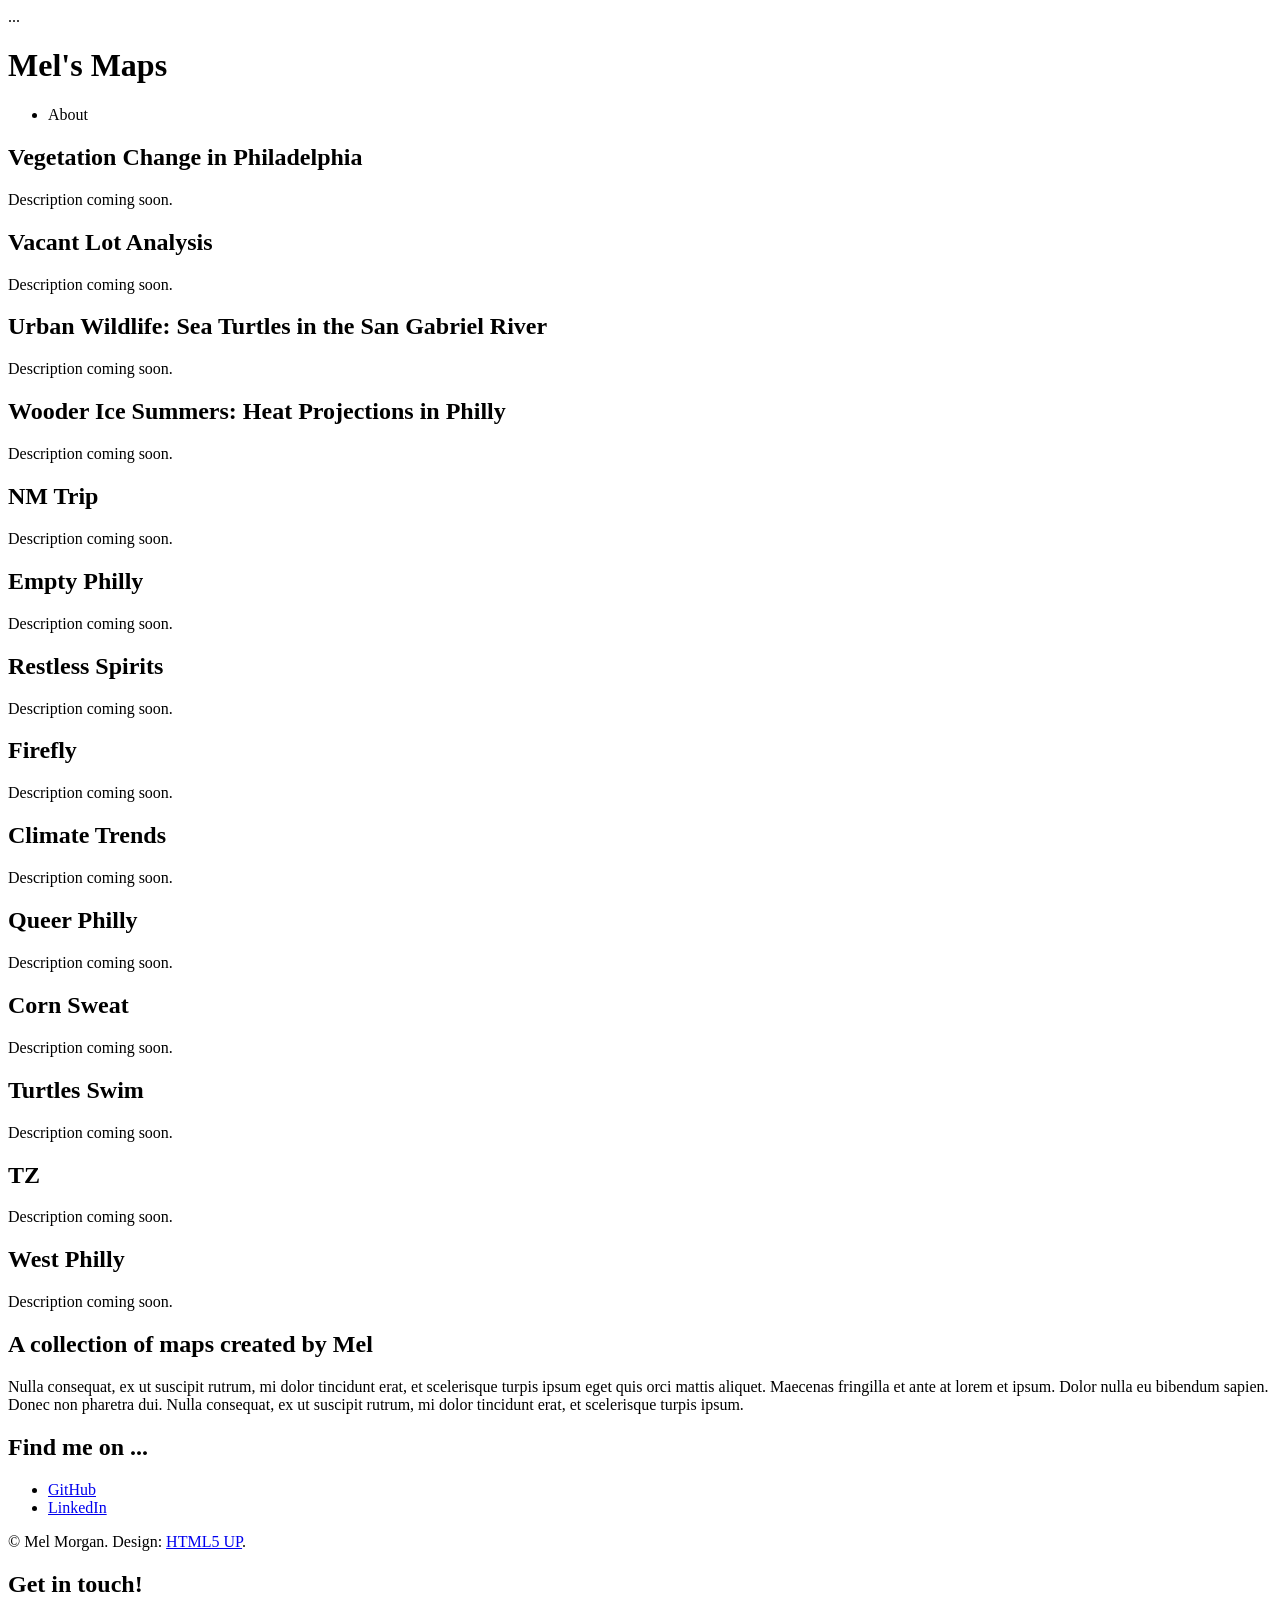
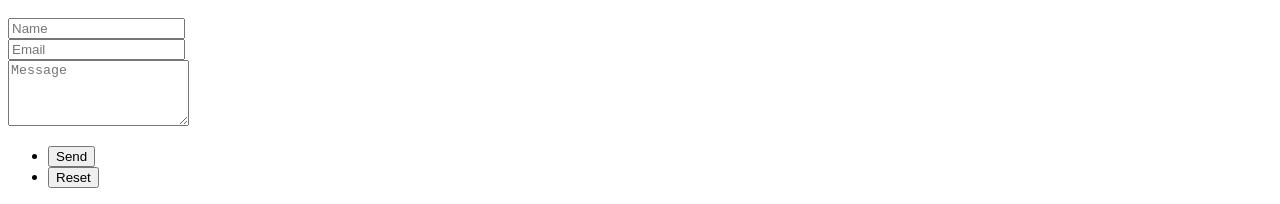
==== portfolio/index.html @ 926b9874 "first commit" ====
<!DOCTYPE HTML>
<!--
	Multiverse by HTML5 UP
	html5up.net | @ajlkn
	Free for personal and commercial use under the CCA 3.0 license (html5up.net/license)
-->
<html>
	<head>
    <!-- Google tag (gtag.js) -->
    <script async src="https://www.googletagmanager.com/gtag/js?id=G-60WM0TWC34"></script>
    <script>
      window.dataLayer = window.dataLayer || [];
      function gtag(){dataLayer.push(arguments);}
      gtag('js', new Date());
      gtag('config', 'G-60WM0TWC34');
    </script>
    <title>Mel Morgan</title>
    ...
		<title>Mel's Maps</title>
		<meta charset="utf-8" />
		<meta name="viewport" content="width=device-width, initial-scale=1, user-scalable=no" />
		<link rel="stylesheet" href="assets/css/main.css" />
		<noscript><link rel="stylesheet" href="assets/css/noscript.css" /></noscript>
	</head>
	<body class="is-preload">

		<!-- Wrapper -->
			<div id="wrapper">

				<!-- Header -->
					<header id="header">
						<h1><a href="index.html"><strong>Mel's Maps</strong> </a></h1>
						<nav>
							<ul>
								<li><a href="#footer" class="icon solid fa-info-circle">About</a></li>
							</ul>
						</nav>
					</header>

				<!-- Main -->
					<div id="main">
						<article class="thumb">
    <a href="pdfs/land_change.pdf" class="image"><img src="images/thumbs/land_change_ss.png" alt="Land Change" /></a>
    <h2>Vegetation Change in Philadelphia</h2>
    <p>Description coming soon.</p>
</article>

<article class="thumb">
    <a href="pdfs/vacant_hex.pdf" class="image"><img src="images/thumbs/vacant_hex_ss.png" alt="Vacant Hex" /></a>
    <h2>Vacant Lot Analysis</h2>
    <p>Description coming soon.</p>
</article>

<article class="thumb">
    <a href="pdfs/san_gabe.pdf" class="image"><img src="images/thumbs/san_gabe_ss.png" alt="San Gabriel" /></a>
    <h2>Urban Wildlife: Sea Turtles in the San Gabriel River</h2>
    <p>Description coming soon.</p>
</article>

<article class="thumb">
    <a href="pdfs/wooder_ice.pdf" class="image"><img src="images/thumbs/wooder_ice_ss.png" alt="Wooder Ice" /></a>
    <h2>Wooder Ice Summers: Heat Projections in Philly</h2>
    <p>Description coming soon.</p>
</article>

<article class="thumb">
    <a href="pdfs/nm_trip.pdf" class="image"><img src="images/thumbs/nm_trip_ss.png" alt="NM Trip" /></a>
    <h2>NM Trip</h2>
    <p>Description coming soon.</p>
</article>

<article class="thumb">
    <a href="pdfs/empty_philly.pdf" class="image"><img src="images/thumbs/empty_philly_ss.png" alt="Empty Philly" /></a>
    <h2>Empty Philly</h2>
    <p>Description coming soon.</p>
</article>

<article class="thumb">
    <a href="pdfs/restless_spirits.pdf" class="image"><img src="images/thumbs/restless_spirits_ss.png" alt="Restless Spirits" /></a>
    <h2>Restless Spirits</h2>
    <p>Description coming soon.</p>
</article>

<article class="thumb">
    <a href="pdfs/firefly.pdf" class="image"><img src="images/thumbs/firefly_ss.png" alt="Firefly" /></a>
    <h2>Firefly</h2>
    <p>Description coming soon.</p>
</article>

<article class="thumb">
    <a href="pdfs/climate_trends.pdf" class="image"><img src="images/thumbs/climate_trends_ss.png" alt="Climate Trends" /></a>
    <h2>Climate Trends</h2>
    <p>Description coming soon.</p>
</article>

<article class="thumb">
    <a href="pdfs/queer_philly.pdf" class="image"><img src="images/thumbs/queer_philly_ss.png" alt="Queer Philly" /></a>
    <h2>Queer Philly</h2>
    <p>Description coming soon.</p>
</article>

<article class="thumb">
    <a href="pdfs/corn_sweat.pdf" class="image"><img src="images/thumbs/corn_sweat_ss.png" alt="Corn Sweat" /></a>
    <h2>Corn Sweat</h2>
    <p>Description coming soon.</p>
</article>

<article class="thumb">
    <a href="pdfs/turtles_swim.pdf" class="image"><img src="images/thumbs/turtles_swim_ss.png" alt="Turtles Swim" /></a>
    <h2>Turtles Swim</h2>
    <p>Description coming soon.</p>
</article>

<article class="thumb">
    <a href="pdfs/tz.pdf" class="image"><img src="images/thumbs/tz_ss.png" alt="TZ" /></a>
    <h2>TZ</h2>
    <p>Description coming soon.</p>
</article>

<article class="thumb">
    <a href="pdfs/west_philly.pdf" class="image"><img src="images/thumbs/west_philly_ss.png" alt="West Philly" /></a>
    <h2>West Philly</h2>
    <p>Description coming soon.</p>
</article>
					</div>

				<!-- Footer -->
					<footer id="footer" class="panel">
						<div class="inner split">
							<div>
								<section>
									<h2>A collection of maps created by Mel</h2>
									<p>Nulla consequat, ex ut suscipit rutrum, mi dolor tincidunt erat, et scelerisque turpis ipsum eget quis orci mattis aliquet. Maecenas fringilla et ante at lorem et ipsum. Dolor nulla eu bibendum sapien. Donec non pharetra dui. Nulla consequat, ex ut suscipit rutrum, mi dolor tincidunt erat, et scelerisque turpis ipsum.</p>
								</section>
								<section>
									<h2>Find me on ...</h2>
									<ul class="icons">
										
										<li><a href="https://github.com/melnm" class="icon brands fa-github"><span class="label">GitHub</span></a></li>
										<li><a href="https://www.linkedin.com/in/melmorgan13" class="icon brands fa-linkedin-in"><span class="label">LinkedIn</span></a></li>
									</ul>
								</section>
								<p class="copyright">
									&copy; Mel Morgan. Design: <a href="http://html5up.net">HTML5 UP</a>.
								</p>
							</div>
							<div>
								<section>
									<h2>Get in touch!</h2>
									<form method="post" action="https://formspree.io/f/mvzjeyed">
										<div class="fields">
											<div class="field half">
												<input type="text" name="name" id="name" placeholder="Name" />
											</div>
											<div class="field half">
												<input type="text" name="email" id="email" placeholder="Email" />
											</div>
											<div class="field">
												<textarea name="message" id="message" rows="4" placeholder="Message"></textarea>
											</div>
										</div>
										<ul class="actions">
											<li><input type="submit" value="Send" class="primary" /></li>
											<li><input type="reset" value="Reset" /></li>
										</ul>
									</form>
								</section>
							</div>
						</div>
					</footer>

			</div>

		<!-- Scripts -->
			<script src="assets/js/jquery.min.js"></script>
			<script src="assets/js/jquery.poptrox.min.js"></script>
			<script src="assets/js/browser.min.js"></script>
			<script src="assets/js/breakpoints.min.js"></script>
			<script src="assets/js/util.js"></script>
			<script src="assets/js/main.js"></script>

	</body>
</html>
---- portfolio/assets/css/main.css ----
@import url(fontawesome-all.min.css);
@import url("https://fonts.googleapis.com/css?family=Source+Sans+Pro:300,300italic,400,400italic");

/*
	Multiverse by HTML5 UP
	html5up.net | @ajlkn
	Free for personal and commercial use under the CCA 3.0 license (html5up.net/license)
*/

@-moz-keyframes spinner {
	0% {
		-moz-transform: rotate(0deg);
		-webkit-transform: rotate(0deg);
		-ms-transform: rotate(0deg);
		transform: rotate(0deg);
	}

	100% {
		-moz-transform: rotate(359deg);
		-webkit-transform: rotate(359deg);
		-ms-transform: rotate(359deg);
		transform: rotate(359deg);
	}
}

@-webkit-keyframes spinner {
	0% {
		-moz-transform: rotate(0deg);
		-webkit-transform: rotate(0deg);
		-ms-transform: rotate(0deg);
		transform: rotate(0deg);
	}

	100% {
		-moz-transform: rotate(359deg);
		-webkit-transform: rotate(359deg);
		-ms-transform: rotate(359deg);
		transform: rotate(359deg);
	}
}

@-ms-keyframes spinner {
	0% {
		-moz-transform: rotate(0deg);
		-webkit-transform: rotate(0deg);
		-ms-transform: rotate(0deg);
		transform: rotate(0deg);
	}

	100% {
		-moz-transform: rotate(359deg);
		-webkit-transform: rotate(359deg);
		-ms-transform: rotate(359deg);
		transform: rotate(359deg);
	}
}

@keyframes spinner {
	0% {
		-moz-transform: rotate(0deg);
		-webkit-transform: rotate(0deg);
		-ms-transform: rotate(0deg);
		transform: rotate(0deg);
	}

	100% {
		-moz-transform: rotate(359deg);
		-webkit-transform: rotate(359deg);
		-ms-transform: rotate(359deg);
		transform: rotate(359deg);
	}
}

html, body, div, span, applet, object,
iframe, h1, h2, h3, h4, h5, h6, p, blockquote,
pre, a, abbr, acronym, address, big, cite,
code, del, dfn, em, img, ins, kbd, q, s, samp,
small, strike, strong, sub, sup, tt, var, b,
u, i, center, dl, dt, dd, ol, ul, li, fieldset,
form, label, legend, table, caption, tbody,
tfoot, thead, tr, th, td, article, aside,
canvas, details, embed, figure, figcaption,
footer, header, hgroup, menu, nav, output, ruby,
section, summary, time, mark, audio, video {
	margin: 0;
	padding: 0;
	border: 0;
	font-size: 100%;
	font: inherit;
	vertical-align: baseline;}

article, aside, details, figcaption, figure,
footer, header, hgroup, menu, nav, section {
	display: block;}

body {
	line-height: 1;
}

ol, ul {
	list-style: none;
}

blockquote, q {
	quotes: none;
}

	blockquote:before, blockquote:after, q:before, q:after {
		content: '';
		content: none;
	}

table {
	border-collapse: collapse;
	border-spacing: 0;
}

body {
	-webkit-text-size-adjust: none;
}

mark {
	background-color: transparent;
	color: inherit;
}

input::-moz-focus-inner {
	border: 0;
	padding: 0;
}

input, select, textarea {
	-moz-appearance: none;
	-webkit-appearance: none;
	-ms-appearance: none;
	appearance: none;
}

/* Basic */

	@-ms-viewport {
		width: device-width;
	}

	body {
		-ms-overflow-style: scrollbar;
	}

	@media screen and (max-width: 480px) {

		html, body {
			min-width: 320px;
		}

	}

	html {
		box-sizing: border-box;
	}

	*, *:before, *:after {
		box-sizing: inherit;
	}

	body {
		background: #242629;
	}

		body.is-preload *, body.is-preload *:before, body.is-preload *:after {
			-moz-animation: none !important;
			-webkit-animation: none !important;
			-ms-animation: none !important;
			animation: none !important;
			-moz-transition: none !important;
			-webkit-transition: none !important;
			-ms-transition: none !important;
			transition: none !important;
		}

		body.is-resizing *, body.is-resizing *:before, body.is-resizing *:after {
			-moz-animation: none !important;
			-webkit-animation: none !important;
			-ms-animation: none !important;
			animation: none !important;
			-moz-transition: none !important;
			-webkit-transition: none !important;
			-ms-transition: none !important;
			transition: none !important;
		}

/* Type */

	body, input, select, textarea {
		color: #a0a0a1;
		font-family: "Source Sans Pro", Helvetica, sans-serif;
		font-size: 15pt;
		font-weight: 300;
		letter-spacing: 0.025em;
		line-height: 1.65;
	}

		@media screen and (max-width: 1680px) {

			body, input, select, textarea {
				font-size: 11pt;
			}

		}

	a {
		-moz-transition: color 0.2s ease-in-out, border-bottom-color 0.2s ease-in-out;
		-webkit-transition: color 0.2s ease-in-out, border-bottom-color 0.2s ease-in-out;
		-ms-transition: color 0.2s ease-in-out, border-bottom-color 0.2s ease-in-out;
		transition: color 0.2s ease-in-out, border-bottom-color 0.2s ease-in-out;
		border-bottom: dotted 1px;
		color: #34a58e;
		text-decoration: none;
	}

		a:hover {
			border-bottom-color: transparent;
			color: #34a58e !important;
		}

	strong, b {
		color: #ffffff;
		font-weight: 300;
	}

	em, i {
		font-style: italic;
	}

	p {
		margin: 0 0 2em 0;
	}

	h1, h2, h3, h4, h5, h6 {
		color: #ffffff;
		font-weight: 300;
		letter-spacing: 0.1em;
		line-height: 1.5;
		margin: 0 0 1em 0;
		text-transform: uppercase;
	}

		h1 a, h2 a, h3 a, h4 a, h5 a, h6 a {
			color: inherit;
			text-decoration: none;
		}

	h1 {
		font-size: 2em;
	}

	h2 {
		font-size: 1.25em;
	}

	h3 {
		font-size: 1.1em;
	}

	h4 {
		font-size: 1em;
	}

	h5 {
		font-size: 0.9em;
	}

	h6 {
		font-size: 0.7em;
	}

	@media screen and (max-width: 736px) {

		h2 {
			font-size: 1em;
		}

		h3 {
			font-size: 0.9em;
		}

		h4 {
			font-size: 0.8em;
		}

		h5 {
			font-size: 0.7em;
		}

		h6 {
			font-size: 0.7em;
		}

	}

	sub {
		font-size: 0.8em;
		position: relative;
		top: 0.5em;
	}

	sup {
		font-size: 0.8em;
		position: relative;
		top: -0.5em;
	}

	blockquote {
		border-left: 4px #36383c;
		font-style: italic;
		margin: 0 0 2em 0;
		padding: 0.5em 0 0.5em 2em;
	}

	code {
		background: #34363b;
		border: solid 1px #36383c;
		font-family: "Courier New", monospace;
		font-size: 0.9em;
		margin: 0 0.25em;
		padding: 0.25em 0.65em;
	}

	pre {
		-webkit-overflow-scrolling: touch;
		font-family: "Courier New", monospace;
		font-size: 0.9em;
		margin: 0 0 2em 0;
	}

		pre code {
			display: block;
			line-height: 1.75;
			padding: 1em 1.5em;
			overflow-x: auto;
		}

	hr {
		border: 0;
		border-bottom: solid 1px #36383c;
		margin: 2em 0;
	}

		hr.major {
			margin: 3em 0;
		}

	.align-left {
		text-align: left;
	}

	.align-center {
		text-align: center;
	}

	.align-right {
		text-align: right;
	}

/* Button */

	input[type="submit"],
	input[type="reset"],
	input[type="button"],
	button,
	.button {
		-moz-appearance: none;
		-webkit-appearance: none;
		-ms-appearance: none;
		appearance: none;
		-moz-transition: background-color 0.2s ease-in-out, box-shadow 0.2s ease-in-out, color 0.2s ease-in-out;
		-webkit-transition: background-color 0.2s ease-in-out, box-shadow 0.2s ease-in-out, color 0.2s ease-in-out;
		-ms-transition: background-color 0.2s ease-in-out, box-shadow 0.2s ease-in-out, color 0.2s ease-in-out;
		transition: background-color 0.2s ease-in-out, box-shadow 0.2s ease-in-out, color 0.2s ease-in-out;
		background-color: transparent;
		border: 0;
		border-radius: 0;
		box-shadow: inset 0 0 0 2px #36383c;
		color: #ffffff !important;
		cursor: pointer;
		display: inline-block;
		font-size: 0.9em;
		font-weight: 300;
		height: 3.05556em;
		letter-spacing: 0.1em;
		line-height: 3.05556em;
		padding: 0 2.5em;
		text-align: center;
		text-decoration: none;
		text-transform: uppercase;
		white-space: nowrap;
	}

		input[type="submit"]:hover,
		input[type="reset"]:hover,
		input[type="button"]:hover,
		button:hover,
		.button:hover {
			box-shadow: inset 0 0 0 2px #34a58e;
			color: #34a58e !important;
		}

			input[type="submit"]:hover:active,
			input[type="reset"]:hover:active,
			input[type="button"]:hover:active,
			button:hover:active,
			.button:hover:active {
				background-color: rgba(52, 165, 142, 0.15);
				color: #34a58e !important;
			}

		input[type="submit"].icon,
		input[type="reset"].icon,
		input[type="button"].icon,
		button.icon,
		.button.icon {
			padding-left: 1.35em;
		}

			input[type="submit"].icon:before,
			input[type="reset"].icon:before,
			input[type="button"].icon:before,
			button.icon:before,
			.button.icon:before {
				margin-right: 0.5em;
			}

		input[type="submit"].fit,
		input[type="reset"].fit,
		input[type="button"].fit,
		button.fit,
		.button.fit {
			width: 100%;
		}

		input[type="submit"].small,
		input[type="reset"].small,
		input[type="button"].small,
		button.small,
		.button.small {
			font-size: 0.8em;
		}

		input[type="submit"].large,
		input[type="reset"].large,
		input[type="button"].large,
		button.large,
		.button.large {
			font-size: 1.35em;
		}

		input[type="submit"].primary,
		input[type="reset"].primary,
		input[type="button"].primary,
		button.primary,
		.button.primary {
			background-color: #34a58e;
			box-shadow: none;
		}

			input[type="submit"].primary:hover,
			input[type="reset"].primary:hover,
			input[type="button"].primary:hover,
			button.primary:hover,
			.button.primary:hover {
				background-color: #47c5ab;
				color: #ffffff !important;
			}

				input[type="submit"].primary:hover:active,
				input[type="reset"].primary:hover:active,
				input[type="button"].primary:hover:active,
				button.primary:hover:active,
				.button.primary:hover:active {
					background-color: #287e6d;
				}

		input[type="submit"].disabled, input[type="submit"]:disabled,
		input[type="reset"].disabled,
		input[type="reset"]:disabled,
		input[type="button"].disabled,
		input[type="button"]:disabled,
		button.disabled,
		button:disabled,
		.button.disabled,
		.button:disabled {
			pointer-events: none;
			opacity: 0.35;
		}

/* Form */

	form {
		margin: 0 0 2em 0;
	}

		form > :last-child {
			margin-bottom: 0;
		}

		form > .fields {
			display: -moz-flex;
			display: -webkit-flex;
			display: -ms-flex;
			display: flex;
			-moz-flex-wrap: wrap;
			-webkit-flex-wrap: wrap;
			-ms-flex-wrap: wrap;
			flex-wrap: wrap;
			width: calc(100% + 3em);
			margin: -1.5em 0 2em -1.5em;
		}

			form > .fields > .field {
				-moz-flex-grow: 0;
				-webkit-flex-grow: 0;
				-ms-flex-grow: 0;
				flex-grow: 0;
				-moz-flex-shrink: 0;
				-webkit-flex-shrink: 0;
				-ms-flex-shrink: 0;
				flex-shrink: 0;
				padding: 1.5em 0 0 1.5em;
				width: calc(100% - 1.5em);
			}

				form > .fields > .field.half {
					width: calc(50% - 0.75em);
				}

				form > .fields > .field.third {
					width: calc(100%/3 - 0.5em);
				}

				form > .fields > .field.quarter {
					width: calc(25% - 0.375em);
				}

		@media screen and (max-width: 736px) {

			form > .fields {
				width: calc(100% + 3em);
				margin: -1.5em 0 2em -1.5em;
			}

				form > .fields > .field {
					padding: 1.5em 0 0 1.5em;
					width: calc(100% - 1.5em);
				}

					form > .fields > .field.half {
						width: calc(100% - 1.5em);
					}

					form > .fields > .field.third {
						width: calc(100% - 1.5em);
					}

					form > .fields > .field.quarter {
						width: calc(100% - 1.5em);
					}

		}

	label {
		color: #ffffff;
		display: block;
		font-size: 0.9em;
		font-weight: 300;
		margin: 0 0 1em 0;
	}

	input[type="text"],
	input[type="password"],
	input[type="email"],
	input[type="tel"],
	input[type="search"],
	input[type="url"],
	select,
	textarea {
		-moz-appearance: none;
		-webkit-appearance: none;
		-ms-appearance: none;
		appearance: none;
		background: #34363b;
		border: 0;
		border-radius: 0;
		color: #a0a0a1;
		display: block;
		outline: 0;
		padding: 0 1em;
		text-decoration: none;
		width: 100%;
	}

		input[type="text"]:invalid,
		input[type="password"]:invalid,
		input[type="email"]:invalid,
		input[type="tel"]:invalid,
		input[type="search"]:invalid,
		input[type="url"]:invalid,
		select:invalid,
		textarea:invalid {
			box-shadow: none;
		}

		input[type="text"]:focus,
		input[type="password"]:focus,
		input[type="email"]:focus,
		input[type="tel"]:focus,
		input[type="search"]:focus,
		input[type="url"]:focus,
		select:focus,
		textarea:focus {
			box-shadow: inset 0 0 0 2px #34a58e;
		}

	select {
		background-image: url("data:image/svg+xml;charset=utf8,%3Csvg xmlns='http://www.w3.org/2000/svg' width='40' height='40' preserveAspectRatio='none' viewBox='0 0 40 40'%3E%3Cpath d='M9.4,12.3l10.4,10.4l10.4-10.4c0.2-0.2,0.5-0.4,0.9-0.4c0.3,0,0.6,0.1,0.9,0.4l3.3,3.3c0.2,0.2,0.4,0.5,0.4,0.9 c0,0.4-0.1,0.6-0.4,0.9L20.7,31.9c-0.2,0.2-0.5,0.4-0.9,0.4c-0.3,0-0.6-0.1-0.9-0.4L4.3,17.3c-0.2-0.2-0.4-0.5-0.4-0.9 c0-0.4,0.1-0.6,0.4-0.9l3.3-3.3c0.2-0.2,0.5-0.4,0.9-0.4S9.1,12.1,9.4,12.3z' fill='%2336383c' /%3E%3C/svg%3E");
		background-size: 1.25rem;
		background-repeat: no-repeat;
		background-position: calc(100% - 1rem) center;
		height: 2.75em;
		padding-right: 2.75em;
		text-overflow: ellipsis;
	}

		select option {
			color: #ffffff;
			background: #242629;
		}

		select:focus::-ms-value {
			background-color: transparent;
		}

		select::-ms-expand {
			display: none;
		}

	input[type="text"],
	input[type="password"],
	input[type="email"],
	input[type="tel"],
	input[type="search"],
	input[type="url"],
	select {
		height: 2.75em;
	}

	textarea {
		padding: 0.75em 1em;
	}

	input[type="checkbox"],
	input[type="radio"] {
		-moz-appearance: none;
		-webkit-appearance: none;
		-ms-appearance: none;
		appearance: none;
		display: block;
		float: left;
		margin-right: -2em;
		opacity: 0;
		width: 1em;
		z-index: -1;
	}

		input[type="checkbox"] + label,
		input[type="radio"] + label {
			text-decoration: none;
			color: #a0a0a1;
			cursor: pointer;
			display: inline-block;
			font-size: 1em;
			font-weight: 300;
			padding-left: 2.4em;
			padding-right: 0.75em;
			position: relative;
		}

			input[type="checkbox"] + label:before,
			input[type="radio"] + label:before {
				-moz-osx-font-smoothing: grayscale;
				-webkit-font-smoothing: antialiased;
				display: inline-block;
				font-style: normal;
				font-variant: normal;
				text-rendering: auto;
				line-height: 1;
				text-transform: none !important;
				font-family: 'Font Awesome 5 Free';
				font-weight: 900;
			}

			input[type="checkbox"] + label:before,
			input[type="radio"] + label:before {
				background: #34363b;
				content: '';
				display: inline-block;
				font-size: 0.8em;
				height: 2.0625em;
				left: 0;
				line-height: 2.0625em;
				position: absolute;
				text-align: center;
				top: 0;
				width: 2.0625em;
			}

		input[type="checkbox"]:checked + label:before,
		input[type="radio"]:checked + label:before {
			background: #34a58e;
			border-color: #34a58e;
			color: #ffffff;
			content: '\f00c';
		}

		input[type="checkbox"]:focus + label:before,
		input[type="radio"]:focus + label:before {
			box-shadow: 0 0 0 2px #34a58e;
		}

	input[type="radio"] + label:before {
		border-radius: 100%;
	}

	::-webkit-input-placeholder {
		color: #707071 !important;
		opacity: 1.0;
	}

	:-moz-placeholder {
		color: #707071 !important;
		opacity: 1.0;
	}

	::-moz-placeholder {
		color: #707071 !important;
		opacity: 1.0;
	}

	:-ms-input-placeholder {
		color: #707071 !important;
		opacity: 1.0;
	}

/* Icon */

	.icon {
		text-decoration: none;
		border-bottom: none;
		position: relative;
	}

		.icon:before {
			-moz-osx-font-smoothing: grayscale;
			-webkit-font-smoothing: antialiased;
			display: inline-block;
			font-style: normal;
			font-variant: normal;
			text-rendering: auto;
			line-height: 1;
			text-transform: none !important;
			font-family: 'Font Awesome 5 Free';
			font-weight: 400;
		}

		.icon > .label {
			display: none;
		}

		.icon:before {
			line-height: inherit;
		}

		.icon.solid:before {
			font-weight: 900;
		}

		.icon.brands:before {
			font-family: 'Font Awesome 5 Brands';
		}

/* List */

	ol {
		list-style: decimal;
		margin: 0 0 2em 0;
		padding-left: 1.25em;
	}

		ol li {
			padding-left: 0.25em;
		}

	ul {
		list-style: disc;
		margin: 0 0 2em 0;
		padding-left: 1em;
	}

		ul li {
			padding-left: 0.5em;
		}

		ul.alt {
			list-style: none;
			padding-left: 0;
		}

			ul.alt li {
				border-top: solid 1px #36383c;
				padding: 0.5em 0;
			}

				ul.alt li:first-child {
					border-top: 0;
					padding-top: 0;
				}

	dl {
		margin: 0 0 2em 0;
	}

		dl dt {
			display: block;
			font-weight: 300;
			margin: 0 0 1em 0;
		}

		dl dd {
			margin-left: 2em;
		}

/* Actions */

	ul.actions {
		display: -moz-flex;
		display: -webkit-flex;
		display: -ms-flex;
		display: flex;
		cursor: default;
		list-style: none;
		margin-left: -1em;
		padding-left: 0;
	}

		ul.actions li {
			padding: 0 0 0 1em;
			vertical-align: middle;
		}

		ul.actions.special {
			-moz-justify-content: center;
			-webkit-justify-content: center;
			-ms-justify-content: center;
			justify-content: center;
			width: 100%;
			margin-left: 0;
		}

			ul.actions.special li:first-child {
				padding-left: 0;
			}

		ul.actions.stacked {
			-moz-flex-direction: column;
			-webkit-flex-direction: column;
			-ms-flex-direction: column;
			flex-direction: column;
			margin-left: 0;
		}

			ul.actions.stacked li {
				padding: 1.3em 0 0 0;
			}

				ul.actions.stacked li:first-child {
					padding-top: 0;
				}

		ul.actions.fit {
			width: calc(100% + 1em);
		}

			ul.actions.fit li {
				-moz-flex-grow: 1;
				-webkit-flex-grow: 1;
				-ms-flex-grow: 1;
				flex-grow: 1;
				-moz-flex-shrink: 1;
				-webkit-flex-shrink: 1;
				-ms-flex-shrink: 1;
				flex-shrink: 1;
				width: 100%;
			}

				ul.actions.fit li > * {
					width: 100%;
				}

			ul.actions.fit.stacked {
				width: 100%;
			}

		@media screen and (max-width: 480px) {

			ul.actions:not(.fixed) {
				-moz-flex-direction: column;
				-webkit-flex-direction: column;
				-ms-flex-direction: column;
				flex-direction: column;
				margin-left: 0;
				width: 100% !important;
			}

				ul.actions:not(.fixed) li {
					-moz-flex-grow: 1;
					-webkit-flex-grow: 1;
					-ms-flex-grow: 1;
					flex-grow: 1;
					-moz-flex-shrink: 1;
					-webkit-flex-shrink: 1;
					-ms-flex-shrink: 1;
					flex-shrink: 1;
					padding: 1em 0 0 0;
					text-align: center;
					width: 100%;
				}

					ul.actions:not(.fixed) li > * {
						width: 100%;
					}

					ul.actions:not(.fixed) li:first-child {
						padding-top: 0;
					}

					ul.actions:not(.fixed) li input[type="submit"],
					ul.actions:not(.fixed) li input[type="reset"],
					ul.actions:not(.fixed) li input[type="button"],
					ul.actions:not(.fixed) li button,
					ul.actions:not(.fixed) li .button {
						width: 100%;
					}

						ul.actions:not(.fixed) li input[type="submit"].icon:before,
						ul.actions:not(.fixed) li input[type="reset"].icon:before,
						ul.actions:not(.fixed) li input[type="button"].icon:before,
						ul.actions:not(.fixed) li button.icon:before,
						ul.actions:not(.fixed) li .button.icon:before {
							margin-left: -0.5rem;
						}

		}

/* Icons */

	ul.icons {
		cursor: default;
		list-style: none;
		padding-left: 0;
	}

		ul.icons li {
			display: inline-block;
			padding: 0 1em 0 0;
		}

			ul.icons li:last-child {
				padding-right: 0;
			}

			ul.icons li .icon {
				color: #505051;
			}

				ul.icons li .icon:before {
					font-size: 1.5em;
				}

/* Table */

	.table-wrapper {
		-webkit-overflow-scrolling: touch;
		overflow-x: auto;
	}

	table {
		margin: 0 0 2em 0;
		width: 100%;
	}

		table tbody tr {
			border: solid 1px #36383c;
			border-left: 0;
			border-right: 0;
		}

			table tbody tr:nth-child(2n + 1) {
				background-color: #34363b;
			}

		table td {
			padding: 0.75em 0.75em;
		}

		table th {
			color: #ffffff;
			font-size: 0.9em;
			font-weight: 300;
			padding: 0 0.75em 0.75em 0.75em;
			text-align: left;
		}

		table thead {
			border-bottom: solid 2px #36383c;
		}

		table tfoot {
			border-top: solid 2px #36383c;
		}

		table.alt {
			border-collapse: separate;
		}

			table.alt tbody tr td {
				border: solid 1px #36383c;
				border-left-width: 0;
				border-top-width: 0;
			}

				table.alt tbody tr td:first-child {
					border-left-width: 1px;
				}

			table.alt tbody tr:first-child td {
				border-top-width: 1px;
			}

			table.alt thead {
				border-bottom: 0;
			}

			table.alt tfoot {
				border-top: 0;
			}

/* Panel */

	.panel {
		padding: 4em 4em 2em 4em ;
		-moz-transform: translateY(100vh);
		-webkit-transform: translateY(100vh);
		-ms-transform: translateY(100vh);
		transform: translateY(100vh);
		-moz-transition: -moz-transform 0.5s ease;
		-webkit-transition: -webkit-transform 0.5s ease;
		-ms-transition: -ms-transform 0.5s ease;
		transition: transform 0.5s ease;
		-webkit-overflow-scrolling: touch;
		background: rgba(36, 38, 41, 0.975);
		bottom: 4em;
		left: 0;
		max-height: calc(80vh - 4em);
		overflow-y: auto;
		position: fixed;
		width: 100%;
		z-index: 10001;
	}

		.panel.active {
			-moz-transform: translateY(1px);
			-webkit-transform: translateY(1px);
			-ms-transform: translateY(1px);
			transform: translateY(1px);
		}

		.panel > .inner {
			margin: 0 auto;
			max-width: 100%;
			width: 75em;
		}

			.panel > .inner.split {
				display: -moz-flex;
				display: -webkit-flex;
				display: -ms-flex;
				display: flex;
			}

				.panel > .inner.split > div {
					margin-left: 4em;
					width: 50%;
				}

				.panel > .inner.split > :first-child {
					margin-left: 0;
				}

		.panel > .closer {
			-moz-transition: opacity 0.2s ease-in-out;
			-webkit-transition: opacity 0.2s ease-in-out;
			-ms-transition: opacity 0.2s ease-in-out;
			transition: opacity 0.2s ease-in-out;
			background-image: url("images/close.svg");
			background-position: center;
			background-repeat: no-repeat;
			background-size: 3em;
			cursor: pointer;
			height: 5em;
			opacity: 0.25;
			position: absolute;
			right: 0;
			top: 0;
			width: 5em;
			z-index: 2;
		}

			.panel > .closer:hover {
				opacity: 1.0;
			}

		@media screen and (max-width: 1280px) {

			.panel {
				padding: 3em 3em 1em 3em ;
			}

				.panel > .inner.split > div {
					margin-left: 3em;
				}

				.panel > .closer {
					background-size: 2.5em;
					background-position: 75% 25%;
				}

		}

		@media screen and (max-width: 980px) {

			.panel > .inner.split {
				-moz-flex-direction: column;
				-webkit-flex-direction: column;
				-ms-flex-direction: column;
				flex-direction: column;
			}

				.panel > .inner.split > div {
					margin-left: 0;
					width: 100%;
				}

		}

		@media screen and (max-width: 736px) {

			.panel {
				-moz-transform: translateY(-100vh);
				-webkit-transform: translateY(-100vh);
				-ms-transform: translateY(-100vh);
				transform: translateY(-100vh);
				padding: 4em 2em 2em 2em ;
				bottom: auto;
				top: calc(4em - 1px);
			}

				.panel.active {
					-moz-transform: translateY(0);
					-webkit-transform: translateY(0);
					-ms-transform: translateY(0);
					transform: translateY(0);
				}

		}

/* Poptrox Popup */

	.poptrox-overlay {
		-webkit-tap-highlight-color: rgba(255, 255, 255, 0);
	}

	.poptrox-popup {
		background: rgba(31, 34, 36, 0.925);
		box-shadow: 0 1em 3em 0.5em rgba(0, 0, 0, 0.25);
		cursor: default;
	}

		.poptrox-popup:before {
			-moz-transition: opacity 0.2s ease-in-out;
			-webkit-transition: opacity 0.2s ease-in-out;
			-ms-transition: opacity 0.2s ease-in-out;
			transition: opacity 0.2s ease-in-out;
			background-image: -moz-linear-gradient(to left, rgba(31,34,36,0.35), rgba(31,34,36,0) 10em, rgba(31,34,36,0)), -moz-linear-gradient(to right, rgba(31,34,36,0.35), rgba(31,34,36,0) 10em, rgba(31,34,36,0));
			background-image: -webkit-linear-gradient(to left, rgba(31,34,36,0.35), rgba(31,34,36,0) 10em, rgba(31,34,36,0)), -webkit-linear-gradient(to right, rgba(31,34,36,0.35), rgba(31,34,36,0) 10em, rgba(31,34,36,0));
			background-image: -ms-linear-gradient(to left, rgba(31,34,36,0.35), rgba(31,34,36,0) 10em, rgba(31,34,36,0)), -ms-linear-gradient(to right, rgba(31,34,36,0.35), rgba(31,34,36,0) 10em, rgba(31,34,36,0));
			background-image: linear-gradient(to left, rgba(31,34,36,0.35), rgba(31,34,36,0) 10em, rgba(31,34,36,0)), linear-gradient(to right, rgba(31,34,36,0.35), rgba(31,34,36,0) 10em, rgba(31,34,36,0));
			content: '';
			display: block;
			height: 100%;
			left: 0;
			position: absolute;
			top: 0;
			width: 100%;
			z-index: 1;
			opacity: 1;
		}

		.poptrox-popup .closer {
			-moz-transition: opacity 0.2s ease-in-out;
			-webkit-transition: opacity 0.2s ease-in-out;
			-ms-transition: opacity 0.2s ease-in-out;
			transition: opacity 0.2s ease-in-out;
			background-image: url("images/close.svg");
			background-position: center;
			background-repeat: no-repeat;
			background-size: 3em;
			height: 5em;
			opacity: 0;
			position: absolute;
			right: 0;
			top: 0;
			width: 5em;
			z-index: 2;
		}

		.poptrox-popup .nav-previous,
		.poptrox-popup .nav-next {
			-moz-transition: opacity 0.2s ease-in-out;
			-webkit-transition: opacity 0.2s ease-in-out;
			-ms-transition: opacity 0.2s ease-in-out;
			transition: opacity 0.2s ease-in-out;
			background-image: url("images/arrow.svg");
			background-position: center;
			background-repeat: no-repeat;
			background-size: 5em;
			cursor: pointer;
			height: 8em;
			margin-top: -4em;
			opacity: 0;
			position: absolute;
			top: 50%;
			width: 6em;
			z-index: 2;
		}

		.poptrox-popup .nav-previous {
			-moz-transform: scaleX(-1);
			-webkit-transform: scaleX(-1);
			-ms-transform: scaleX(-1);
			transform: scaleX(-1);
			left: 0;
		}

		.poptrox-popup .nav-next {
			right: 0;
		}

		.poptrox-popup .caption {
			padding: 2em 2em 0.1em 2em ;
			background-image: -moz-linear-gradient(to top, rgba(16,16,16,0.45) 25%, rgba(16,16,16,0) 100%);
			background-image: -webkit-linear-gradient(to top, rgba(16,16,16,0.45) 25%, rgba(16,16,16,0) 100%);
			background-image: -ms-linear-gradient(to top, rgba(16,16,16,0.45) 25%, rgba(16,16,16,0) 100%);
			background-image: linear-gradient(to top, rgba(16,16,16,0.45) 25%, rgba(16,16,16,0) 100%);
			bottom: 0;
			cursor: default;
			left: 0;
			position: absolute;
			text-align: left;
			width: 100%;
			z-index: 2;
		}

			.poptrox-popup .caption h2, .poptrox-popup .caption h3, .poptrox-popup .caption h4, .poptrox-popup .caption h5, .poptrox-popup .caption h6 {
				margin: 0 0 0.5em 0;
			}

			.poptrox-popup .caption p {
				color: #ffffff;
			}

		.poptrox-popup .loader {
			-moz-animation: spinner 1s infinite linear !important;
			-webkit-animation: spinner 1s infinite linear !important;
			-ms-animation: spinner 1s infinite linear !important;
			animation: spinner 1s infinite linear !important;
			background-image: url("images/spinner.svg");
			background-position: center;
			background-repeat: no-repeat;
			background-size: contain;
			display: block;
			font-size: 2em;
			height: 2em;
			left: 50%;
			line-height: 2em;
			margin: -1em 0 0 -1em;
			opacity: 0.25;
			position: absolute;
			text-align: center;
			top: 50%;
			width: 2em;
		}

		.poptrox-popup:hover .closer,
		.poptrox-popup:hover .nav-previous,
		.poptrox-popup:hover .nav-next {
			opacity: 0.5;
		}

			.poptrox-popup:hover .closer:hover,
			.poptrox-popup:hover .nav-previous:hover,
			.poptrox-popup:hover .nav-next:hover {
				opacity: 1.0;
			}

		.poptrox-popup.loading:before {
			opacity: 0;
		}

		body.touch .poptrox-popup .closer,
		body.touch .poptrox-popup .nav-previous,
		body.touch .poptrox-popup .nav-next {
			opacity: 1.0 !important;
		}

		@media screen and (max-width: 980px) {

			.poptrox-popup .closer {
				background-size: 3em;
			}

			.poptrox-popup .nav-previous,
			.poptrox-popup .nav-next {
				background-size: 4em;
			}

		}

		@media screen and (max-width: 736px) {

			.poptrox-popup:before {
				display: none;
			}

			.poptrox-popup .caption {
				display: none !important;
			}

			.poptrox-popup .closer,
			.poptrox-popup .nav-previous,
			.poptrox-popup .nav-next {
				display: none !important;
			}

		}

/* Wrapper */

	#wrapper {
		-moz-transition: -moz-filter 0.5s ease, -webkit-filter 0.5s ease, -ms-filter 0.5s ease, -moz-filter 0.5s ease;
		-webkit-transition: -moz-filter 0.5s ease, -webkit-filter 0.5s ease, -ms-filter 0.5s ease, -webkit-filter 0.5s ease;
		-ms-transition: -moz-filter 0.5s ease, -webkit-filter 0.5s ease, -ms-filter 0.5s ease, -ms-filter 0.5s ease;
		transition: -moz-filter 0.5s ease, -webkit-filter 0.5s ease, -ms-filter 0.5s ease, filter 0.5s ease;
		position: relative;
	}

		#wrapper:after {
			pointer-events: none;
			-moz-transition: opacity 0.5s ease, visibility 0.5s;
			-webkit-transition: opacity 0.5s ease, visibility 0.5s;
			-ms-transition: opacity 0.5s ease, visibility 0.5s;
			transition: opacity 0.5s ease, visibility 0.5s;
			background: rgba(36, 38, 41, 0.5);
			content: '';
			display: block;
			height: 100%;
			left: 0;
			opacity: 0;
			position: absolute;
			top: 0;
			visibility: hidden;
			width: 100%;
			z-index: 1;
		}

			body.ie #wrapper:after {
				background: rgba(36, 38, 41, 0.8);
			}

		body.modal-active #wrapper {
			-moz-filter: blur(8px);
			-webkit-filter: blur(8px);
			-ms-filter: blur(8px);
			filter: blur(8px);
		}

			body.modal-active #wrapper:after {
				pointer-events: auto;
				opacity: 1;
				visibility: visible;
				z-index: 10003;
			}

		#wrapper:before {
			-moz-animation: spinner 1s infinite linear !important;
			-webkit-animation: spinner 1s infinite linear !important;
			-ms-animation: spinner 1s infinite linear !important;
			animation: spinner 1s infinite linear !important;
			pointer-events: none;
			-moz-transition: top 0.75s ease-in-out, opacity 0.35s ease-out, visibility 0.35s;
			-webkit-transition: top 0.75s ease-in-out, opacity 0.35s ease-out, visibility 0.35s;
			-ms-transition: top 0.75s ease-in-out, opacity 0.35s ease-out, visibility 0.35s;
			transition: top 0.75s ease-in-out, opacity 0.35s ease-out, visibility 0.35s;
			background-image: url("images/spinner.svg");
			background-position: center;
			background-repeat: no-repeat;
			background-size: contain;
			content: '';
			display: block;
			font-size: 2em;
			height: 2em;
			left: 50%;
			line-height: 2em;
			margin: -1em 0 0 -1em;
			opacity: 0;
			position: fixed;
			text-align: center;
			top: 75%;
			visibility: hidden;
			width: 2em;
		}

		body.is-preload #wrapper:before {
			-moz-transition: opacity 1s ease-out !important;
			-webkit-transition: opacity 1s ease-out !important;
			-ms-transition: opacity 1s ease-out !important;
			transition: opacity 1s ease-out !important;
			-moz-transition-delay: 0.5s !important;
			-webkit-transition-delay: 0.5s !important;
			-ms-transition-delay: 0.5s !important;
			transition-delay: 0.5s !important;
			opacity: 0.25;
			top: 50%;
			visibility: visible;
		}

/* Header */

	body {
		padding: 0 0 4em 0;
	}

	#header {
		-moz-transform: translateY(0);
		-webkit-transform: translateY(0);
		-ms-transform: translateY(0);
		transform: translateY(0);
		-moz-transition: -moz-transform 1s ease;
		-webkit-transition: -webkit-transform 1s ease;
		-ms-transition: -ms-transform 1s ease;
		transition: transform 1s ease;
		-moz-user-select: none;
		-ms-user-select: none;
		-webkit-user-select: none;
		background: #1f2224;
		bottom: -1em;
		height: 5em;
		left: 0;
		line-height: 4em;
		padding: 0 1.5em;
		position: fixed;
		user-select: none;
		width: 100%;
		z-index: 10002;
	}

		body.is-preload #header {
			-moz-transform: translateY(4em);
			-webkit-transform: translateY(4em);
			-ms-transform: translateY(4em);
			transform: translateY(4em);
		}

		#header h1 {
			color: #a0a0a1;
			display: inline-block;
			font-size: 1em;
			line-height: 1;
			margin: 0;
			vertical-align: middle;
		}

			#header h1 a {
				border: 0;
				color: inherit;
			}

				#header h1 a:hover {
					color: inherit !important;
				}

		#header nav {
			position: absolute;
			right: 0;
			top: 0;
		}

			#header nav > ul {
				list-style: none;
				margin: 0;
				padding: 0;
			}

				#header nav > ul > li {
					display: inline-block;
					padding: 0;
				}

					#header nav > ul > li a {
						-moz-transition: background-color 0.5s ease;
						-webkit-transition: background-color 0.5s ease;
						-ms-transition: background-color 0.5s ease;
						transition: background-color 0.5s ease;
						border: 0;
						color: #ffffff;
						display: inline-block;
						letter-spacing: 0.1em;
						padding: 0 1.65em;
						text-transform: uppercase;
					}

						#header nav > ul > li a.icon:before {
							color: #505051;
							float: right;
							margin-left: 0.75em;
						}

						#header nav > ul > li a:hover {
							color: #ffffff !important;
						}

						#header nav > ul > li a.active {
							background-color: #242629;
						}

	@media screen and (max-width: 736px) {

		body {
			padding: 4em 0 0 0;
		}

		#header {
			-moz-transform: translateY(0);
			-webkit-transform: translateY(0);
			-ms-transform: translateY(0);
			transform: translateY(0);
			bottom: auto;
			height: 4em;
			padding: 0 1em;
			top: 0;
		}

			body.is-preload #header {
				-moz-transform: translateY(-3.4em);
				-webkit-transform: translateY(-3.4em);
				-ms-transform: translateY(-3.4em);
				transform: translateY(-3.4em);
			}

			#header h1 {
				font-size: 0.9em;
			}

			#header nav > ul > li a {
				font-size: 0.9em;
				padding: 0 1.15em;
			}

	}

/* Main */

	#main {
		-moz-transition: -moz-filter 0.5s ease, -webkit-filter 0.5s ease, -ms-filter 0.5s ease, -moz-filter 0.5s ease;
		-webkit-transition: -moz-filter 0.5s ease, -webkit-filter 0.5s ease, -ms-filter 0.5s ease, -webkit-filter 0.5s ease;
		-ms-transition: -moz-filter 0.5s ease, -webkit-filter 0.5s ease, -ms-filter 0.5s ease, -ms-filter 0.5s ease;
		transition: -moz-filter 0.5s ease, -webkit-filter 0.5s ease, -ms-filter 0.5s ease, filter 0.5s ease;
		display: -moz-flex;
		display: -webkit-flex;
		display: -ms-flex;
		display: flex;
		-moz-flex-wrap: wrap;
		-webkit-flex-wrap: wrap;
		-ms-flex-wrap: wrap;
		flex-wrap: wrap;
		-webkit-tap-highlight-color: rgba(255, 255, 255, 0);
	}

		#main .thumb {
			-moz-transition: opacity 1.25s ease-in-out;
			-webkit-transition: opacity 1.25s ease-in-out;
			-ms-transition: opacity 1.25s ease-in-out;
			transition: opacity 1.25s ease-in-out;
			pointer-events: auto;
			-webkit-tap-highlight-color: rgba(255, 255, 255, 0);
			opacity: 1;
			overflow: hidden;
			position: relative;
		}

			#main .thumb:after {
				background-image: -moz-linear-gradient(to top, rgba(10,17,25,0.35) 5%, rgba(10,17,25,0) 35%);
				background-image: -webkit-linear-gradient(to top, rgba(10,17,25,0.35) 5%, rgba(10,17,25,0) 35%);
				background-image: -ms-linear-gradient(to top, rgba(10,17,25,0.35) 5%, rgba(10,17,25,0) 35%);
				background-image: linear-gradient(to top, rgba(10,17,25,0.35) 5%, rgba(10,17,25,0) 35%);
				pointer-events: none;
				background-size: cover;
				content: '';
				display: block;
				height: 100%;
				left: 0;
				position: absolute;
				top: 0;
				width: 100%;
			}

			#main .thumb > .image {
				-webkit-tap-highlight-color: rgba(255, 255, 255, 0);
				background-position: center;
				background-repeat: no-repeat;
				background-size: cover;
				border: 0;
				height: 100%;
				left: 0;
				position: absolute;
				top: 0;
				width: 100%;
			}

			#main .thumb > h2 {
				pointer-events: none;
				bottom: 1.875em;
				font-size: 0.8em;
				left: 2.1875em;
				margin: 0;
				position: absolute;
				z-index: 1;
			}

			#main .thumb > p {
				display: none;
			}

		#main:after {
			pointer-events: none;
			-moz-transition: opacity 0.5s ease, visibility 0.5s;
			-webkit-transition: opacity 0.5s ease, visibility 0.5s;
			-ms-transition: opacity 0.5s ease, visibility 0.5s;
			transition: opacity 0.5s ease, visibility 0.5s;
			background: rgba(36, 38, 41, 0.25);
			content: '';
			display: block;
			height: 100%;
			left: 0;
			opacity: 0;
			position: absolute;
			top: 0;
			visibility: hidden;
			width: 100%;
			z-index: 1;
		}

			body.ie #main:after {
				background: rgba(36, 38, 41, 0.55);
			}

		body.content-active #main {
			-moz-filter: blur(6px);
			-webkit-filter: blur(6px);
			-ms-filter: blur(6px);
			filter: blur(6px);
		}

			body.content-active #main:after {
				pointer-events: auto;
				opacity: 1;
				visibility: visible;
			}

		body.is-preload #main .thumb {
			pointer-events: none;
			opacity: 0;
		}

		#main .thumb {
			-moz-transition-delay: 2.525s;
			-webkit-transition-delay: 2.525s;
			-ms-transition-delay: 2.525s;
			transition-delay: 2.525s;
			height: calc(40vh - 2em);
			min-height: 20em;
			width: 25%;
		}

			#main .thumb:nth-child(1) {
				-moz-transition-delay: 0.65s;
				-webkit-transition-delay: 0.65s;
				-ms-transition-delay: 0.65s;
				transition-delay: 0.65s;
			}

			#main .thumb:nth-child(2) {
				-moz-transition-delay: 0.8s;
				-webkit-transition-delay: 0.8s;
				-ms-transition-delay: 0.8s;
				transition-delay: 0.8s;
			}

			#main .thumb:nth-child(3) {
				-moz-transition-delay: 0.95s;
				-webkit-transition-delay: 0.95s;
				-ms-transition-delay: 0.95s;
				transition-delay: 0.95s;
			}

			#main .thumb:nth-child(4) {
				-moz-transition-delay: 1.1s;
				-webkit-transition-delay: 1.1s;
				-ms-transition-delay: 1.1s;
				transition-delay: 1.1s;
			}

			#main .thumb:nth-child(5) {
				-moz-transition-delay: 1.25s;
				-webkit-transition-delay: 1.25s;
				-ms-transition-delay: 1.25s;
				transition-delay: 1.25s;
			}

			#main .thumb:nth-child(6) {
				-moz-transition-delay: 1.4s;
				-webkit-transition-delay: 1.4s;
				-ms-transition-delay: 1.4s;
				transition-delay: 1.4s;
			}

			#main .thumb:nth-child(7) {
				-moz-transition-delay: 1.55s;
				-webkit-transition-delay: 1.55s;
				-ms-transition-delay: 1.55s;
				transition-delay: 1.55s;
			}

			#main .thumb:nth-child(8) {
				-moz-transition-delay: 1.7s;
				-webkit-transition-delay: 1.7s;
				-ms-transition-delay: 1.7s;
				transition-delay: 1.7s;
			}

			#main .thumb:nth-child(9) {
				-moz-transition-delay: 1.85s;
				-webkit-transition-delay: 1.85s;
				-ms-transition-delay: 1.85s;
				transition-delay: 1.85s;
			}

			#main .thumb:nth-child(10) {
				-moz-transition-delay: 2s;
				-webkit-transition-delay: 2s;
				-ms-transition-delay: 2s;
				transition-delay: 2s;
			}

			#main .thumb:nth-child(11) {
				-moz-transition-delay: 2.15s;
				-webkit-transition-delay: 2.15s;
				-ms-transition-delay: 2.15s;
				transition-delay: 2.15s;
			}

			#main .thumb:nth-child(12) {
				-moz-transition-delay: 2.3s;
				-webkit-transition-delay: 2.3s;
				-ms-transition-delay: 2.3s;
				transition-delay: 2.3s;
			}

		@media screen and (max-width: 1680px) {

			#main .thumb {
				-moz-transition-delay: 2.075s;
				-webkit-transition-delay: 2.075s;
				-ms-transition-delay: 2.075s;
				transition-delay: 2.075s;
				height: calc(40vh - 2em);
				min-height: 20em;
				width: 33.33333%;
			}

				#main .thumb:nth-child(1) {
					-moz-transition-delay: 0.65s;
					-webkit-transition-delay: 0.65s;
					-ms-transition-delay: 0.65s;
					transition-delay: 0.65s;
				}

				#main .thumb:nth-child(2) {
					-moz-transition-delay: 0.8s;
					-webkit-transition-delay: 0.8s;
					-ms-transition-delay: 0.8s;
					transition-delay: 0.8s;
				}

				#main .thumb:nth-child(3) {
					-moz-transition-delay: 0.95s;
					-webkit-transition-delay: 0.95s;
					-ms-transition-delay: 0.95s;
					transition-delay: 0.95s;
				}

				#main .thumb:nth-child(4) {
					-moz-transition-delay: 1.1s;
					-webkit-transition-delay: 1.1s;
					-ms-transition-delay: 1.1s;
					transition-delay: 1.1s;
				}

				#main .thumb:nth-child(5) {
					-moz-transition-delay: 1.25s;
					-webkit-transition-delay: 1.25s;
					-ms-transition-delay: 1.25s;
					transition-delay: 1.25s;
				}

				#main .thumb:nth-child(6) {
					-moz-transition-delay: 1.4s;
					-webkit-transition-delay: 1.4s;
					-ms-transition-delay: 1.4s;
					transition-delay: 1.4s;
				}

				#main .thumb:nth-child(7) {
					-moz-transition-delay: 1.55s;
					-webkit-transition-delay: 1.55s;
					-ms-transition-delay: 1.55s;
					transition-delay: 1.55s;
				}

				#main .thumb:nth-child(8) {
					-moz-transition-delay: 1.7s;
					-webkit-transition-delay: 1.7s;
					-ms-transition-delay: 1.7s;
					transition-delay: 1.7s;
				}

				#main .thumb:nth-child(9) {
					-moz-transition-delay: 1.85s;
					-webkit-transition-delay: 1.85s;
					-ms-transition-delay: 1.85s;
					transition-delay: 1.85s;
				}

		}

		@media screen and (max-width: 1280px) {

			#main .thumb {
				-moz-transition-delay: 1.625s;
				-webkit-transition-delay: 1.625s;
				-ms-transition-delay: 1.625s;
				transition-delay: 1.625s;
				height: calc(40vh - 2em);
				min-height: 20em;
				width: 50%;
			}

				#main .thumb:nth-child(1) {
					-moz-transition-delay: 0.65s;
					-webkit-transition-delay: 0.65s;
					-ms-transition-delay: 0.65s;
					transition-delay: 0.65s;
				}

				#main .thumb:nth-child(2) {
					-moz-transition-delay: 0.8s;
					-webkit-transition-delay: 0.8s;
					-ms-transition-delay: 0.8s;
					transition-delay: 0.8s;
				}

				#main .thumb:nth-child(3) {
					-moz-transition-delay: 0.95s;
					-webkit-transition-delay: 0.95s;
					-ms-transition-delay: 0.95s;
					transition-delay: 0.95s;
				}

				#main .thumb:nth-child(4) {
					-moz-transition-delay: 1.1s;
					-webkit-transition-delay: 1.1s;
					-ms-transition-delay: 1.1s;
					transition-delay: 1.1s;
				}

				#main .thumb:nth-child(5) {
					-moz-transition-delay: 1.25s;
					-webkit-transition-delay: 1.25s;
					-ms-transition-delay: 1.25s;
					transition-delay: 1.25s;
				}

				#main .thumb:nth-child(6) {
					-moz-transition-delay: 1.4s;
					-webkit-transition-delay: 1.4s;
					-ms-transition-delay: 1.4s;
					transition-delay: 1.4s;
				}

		}

		@media screen and (max-width: 980px) {

			#main .thumb {
				-moz-transition-delay: 2.075s;
				-webkit-transition-delay: 2.075s;
				-ms-transition-delay: 2.075s;
				transition-delay: 2.075s;
				height: calc(28.57143vh - 1.33333em);
				min-height: 18em;
				width: 50%;
			}

				#main .thumb:nth-child(1) {
					-moz-transition-delay: 0.65s;
					-webkit-transition-delay: 0.65s;
					-ms-transition-delay: 0.65s;
					transition-delay: 0.65s;
				}

				#main .thumb:nth-child(2) {
					-moz-transition-delay: 0.8s;
					-webkit-transition-delay: 0.8s;
					-ms-transition-delay: 0.8s;
					transition-delay: 0.8s;
				}

				#main .thumb:nth-child(3) {
					-moz-transition-delay: 0.95s;
					-webkit-transition-delay: 0.95s;
					-ms-transition-delay: 0.95s;
					transition-delay: 0.95s;
				}

				#main .thumb:nth-child(4) {
					-moz-transition-delay: 1.1s;
					-webkit-transition-delay: 1.1s;
					-ms-transition-delay: 1.1s;
					transition-delay: 1.1s;
				}

				#main .thumb:nth-child(5) {
					-moz-transition-delay: 1.25s;
					-webkit-transition-delay: 1.25s;
					-ms-transition-delay: 1.25s;
					transition-delay: 1.25s;
				}

				#main .thumb:nth-child(6) {
					-moz-transition-delay: 1.4s;
					-webkit-transition-delay: 1.4s;
					-ms-transition-delay: 1.4s;
					transition-delay: 1.4s;
				}

				#main .thumb:nth-child(7) {
					-moz-transition-delay: 1.55s;
					-webkit-transition-delay: 1.55s;
					-ms-transition-delay: 1.55s;
					transition-delay: 1.55s;
				}

				#main .thumb:nth-child(8) {
					-moz-transition-delay: 1.7s;
					-webkit-transition-delay: 1.7s;
					-ms-transition-delay: 1.7s;
					transition-delay: 1.7s;
				}

				#main .thumb:nth-child(9) {
					-moz-transition-delay: 1.85s;
					-webkit-transition-delay: 1.85s;
					-ms-transition-delay: 1.85s;
					transition-delay: 1.85s;
				}

		}

		@media screen and (max-width: 480px) {

			#main .thumb {
				-moz-transition-delay: 1.175s;
				-webkit-transition-delay: 1.175s;
				-ms-transition-delay: 1.175s;
				transition-delay: 1.175s;
				height: calc(40vh - 2em);
				min-height: 18em;
				width: 100%;
			}

				#main .thumb:nth-child(1) {
					-moz-transition-delay: 0.65s;
					-webkit-transition-delay: 0.65s;
					-ms-transition-delay: 0.65s;
					transition-delay: 0.65s;
				}

				#main .thumb:nth-child(2) {
					-moz-transition-delay: 0.8s;
					-webkit-transition-delay: 0.8s;
					-ms-transition-delay: 0.8s;
					transition-delay: 0.8s;
				}

				#main .thumb:nth-child(3) {
					-moz-transition-delay: 0.95s;
					-webkit-transition-delay: 0.95s;
					-ms-transition-delay: 0.95s;
					transition-delay: 0.95s;
				}

		}

/* Footer */

	#footer .copyright {
		color: #505051;
		font-size: 0.9em;
	}

		#footer .copyright a {
			color: inherit;
		}
---- portfolio/assets/css/noscript.css ----
/*
	Multiverse by HTML5 UP
	html5up.net | @ajlkn
	Free for personal and commercial use under the CCA 3.0 license (html5up.net/license)
*/

/* Wrapper */

	body.is-preload #wrapper:before {
		display: none;
	}

/* Main */

	body.is-preload #main .thumb {
		pointer-events: auto;
		opacity: 1;
	}

/* Header */

	body.is-preload #header {
		-moz-transform: none;
		-webkit-transform: none;
		-ms-transform: none;
		transform: none;
	}
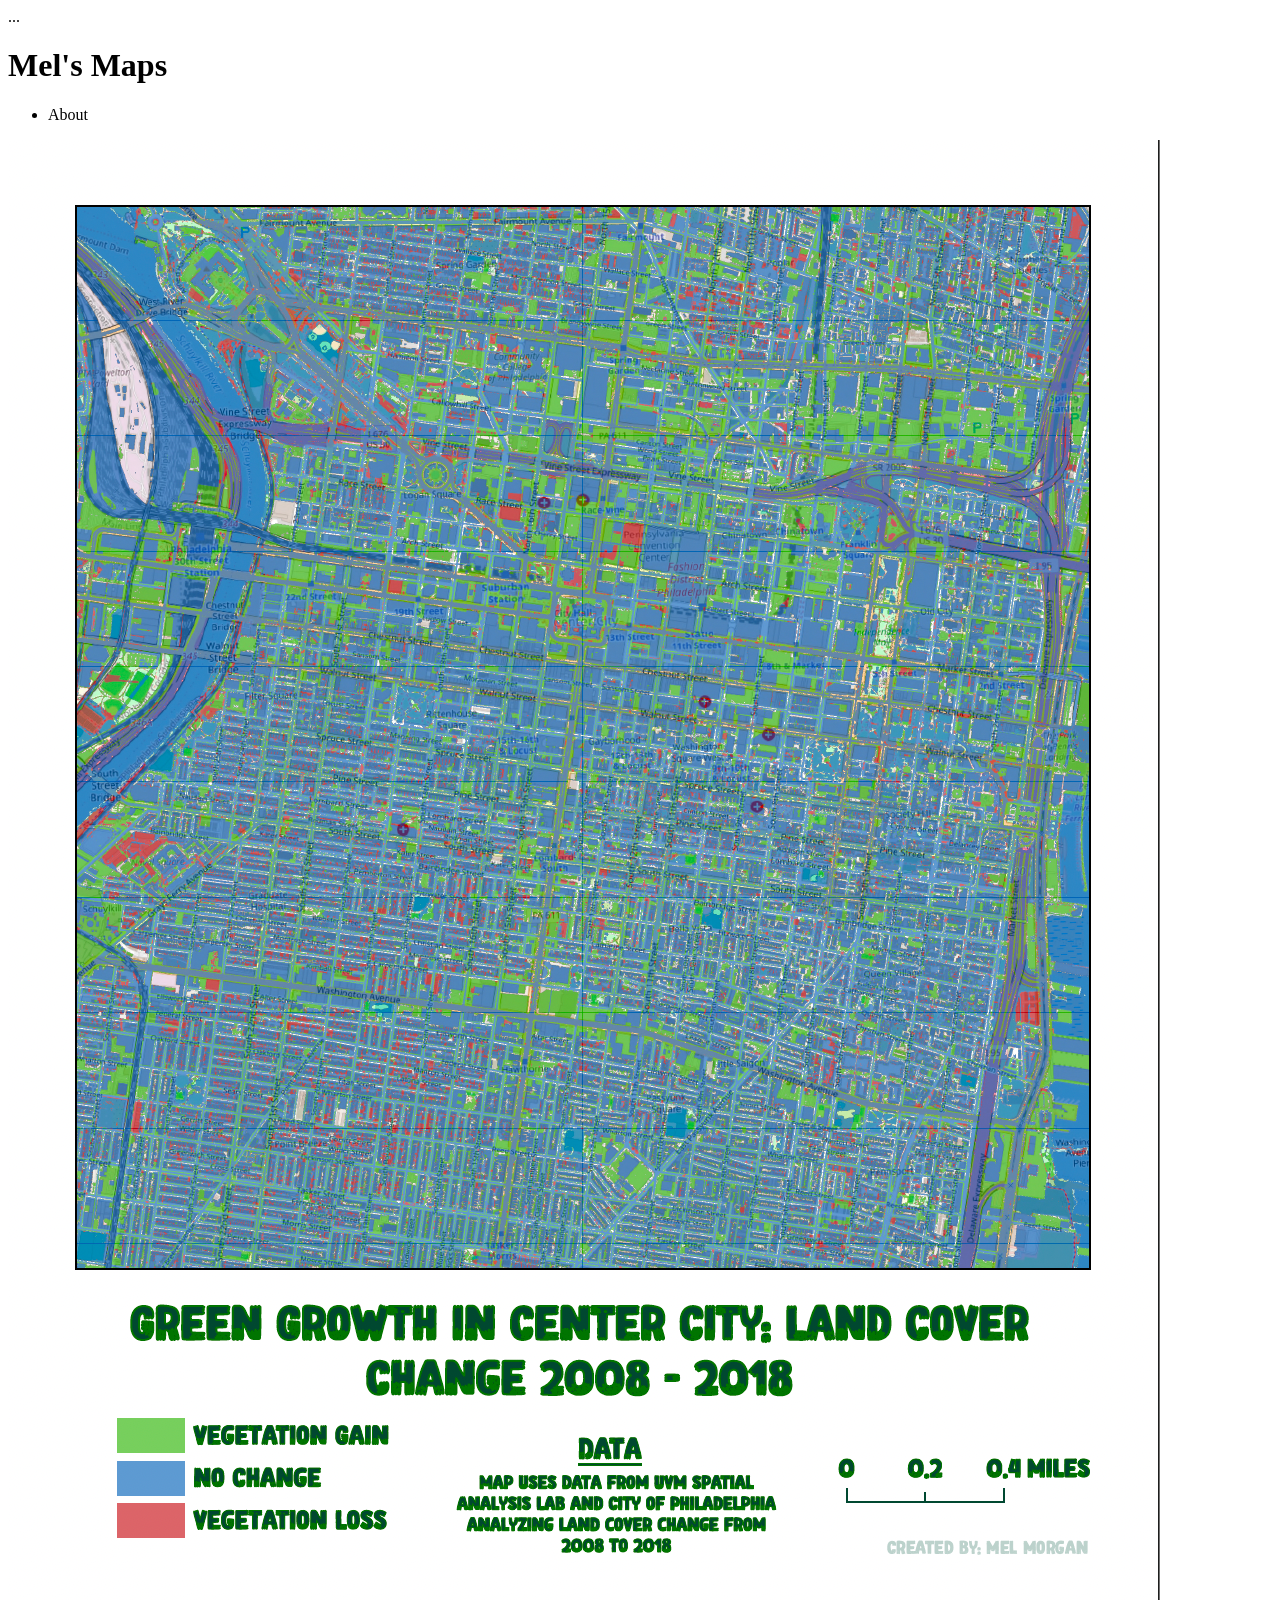
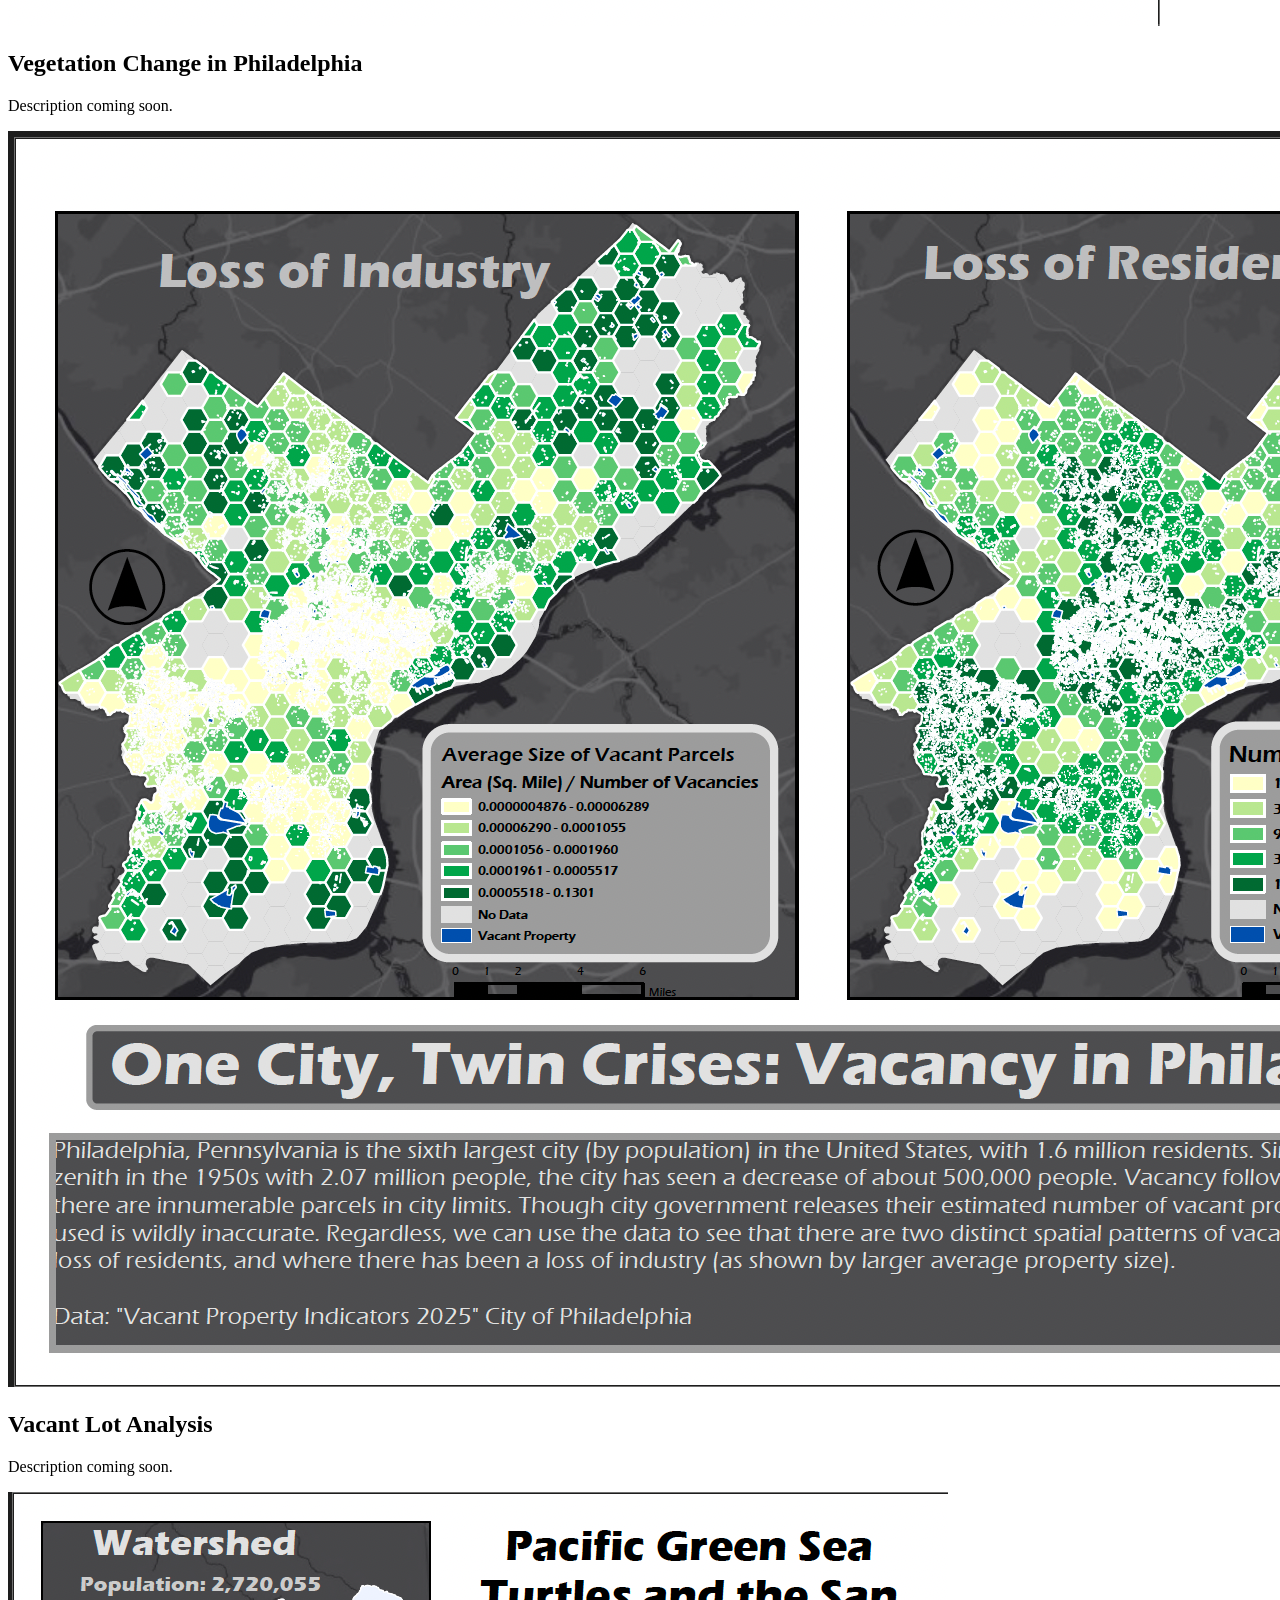
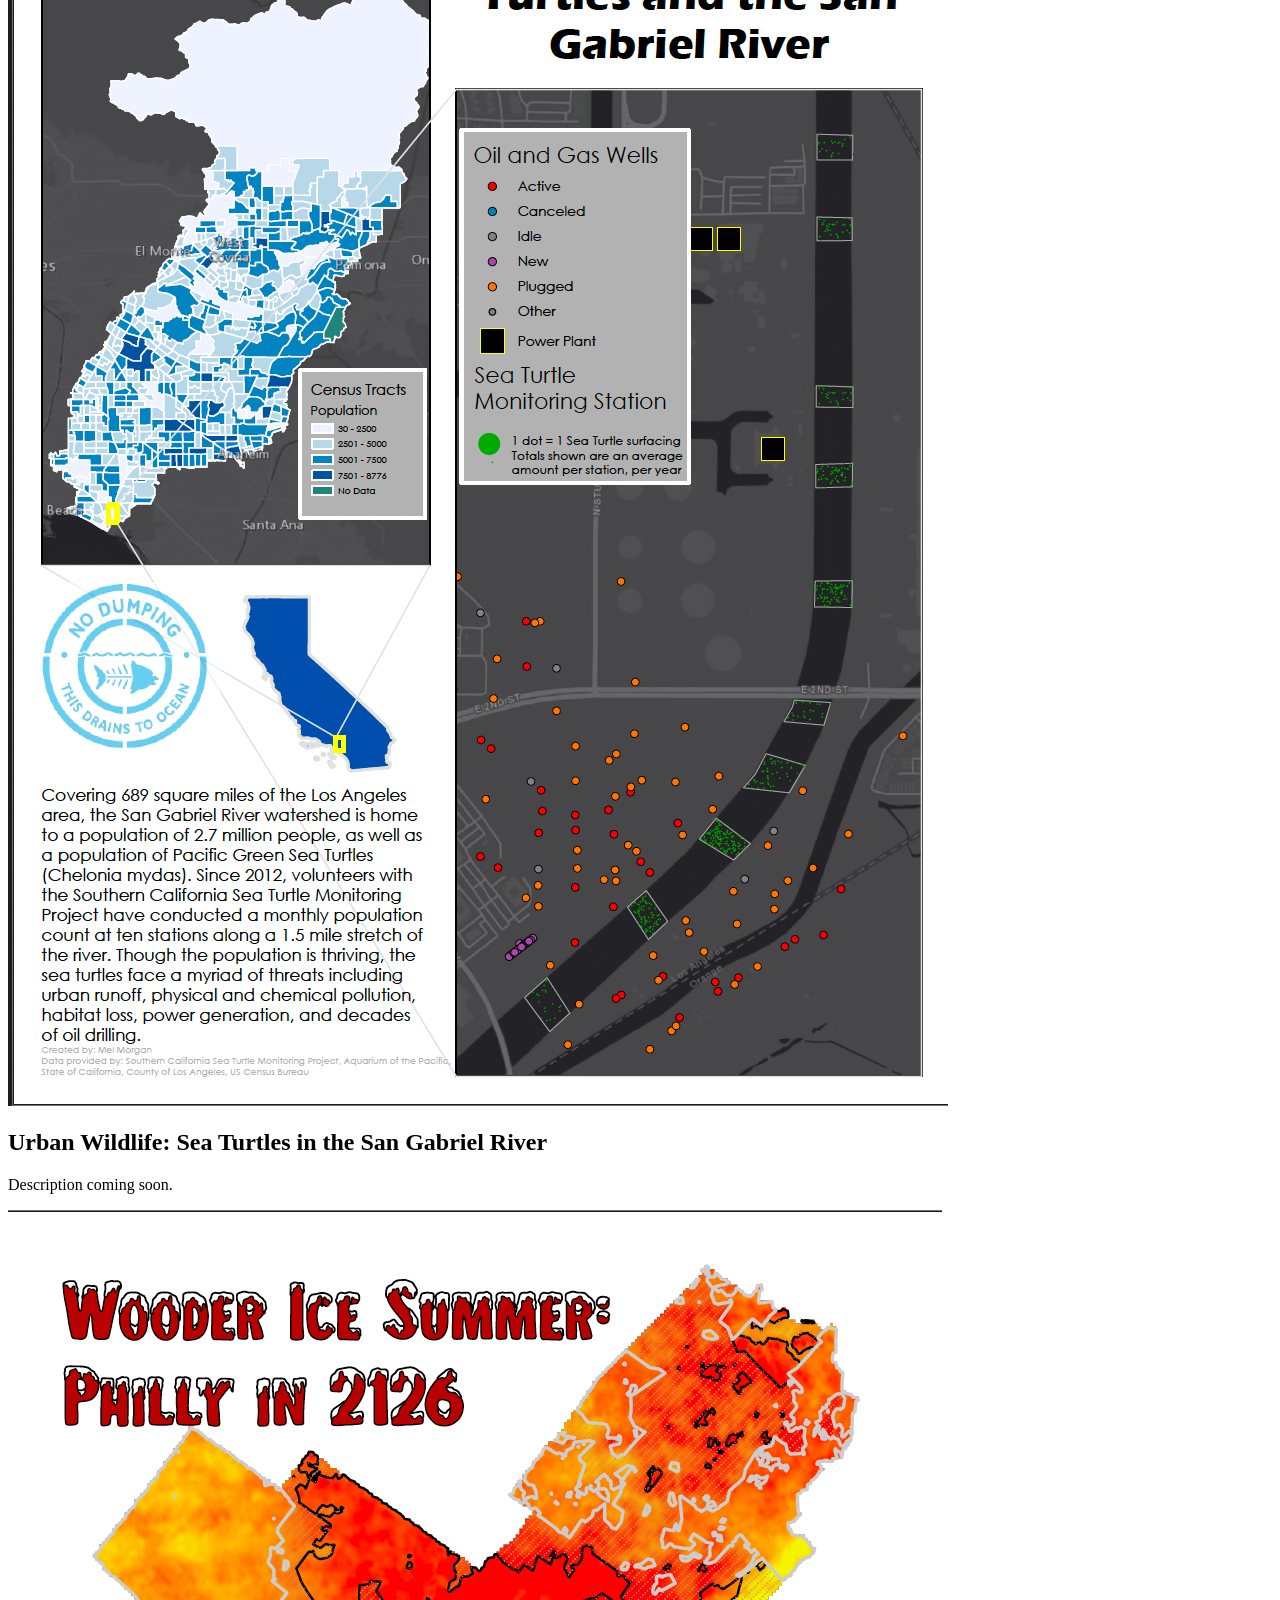
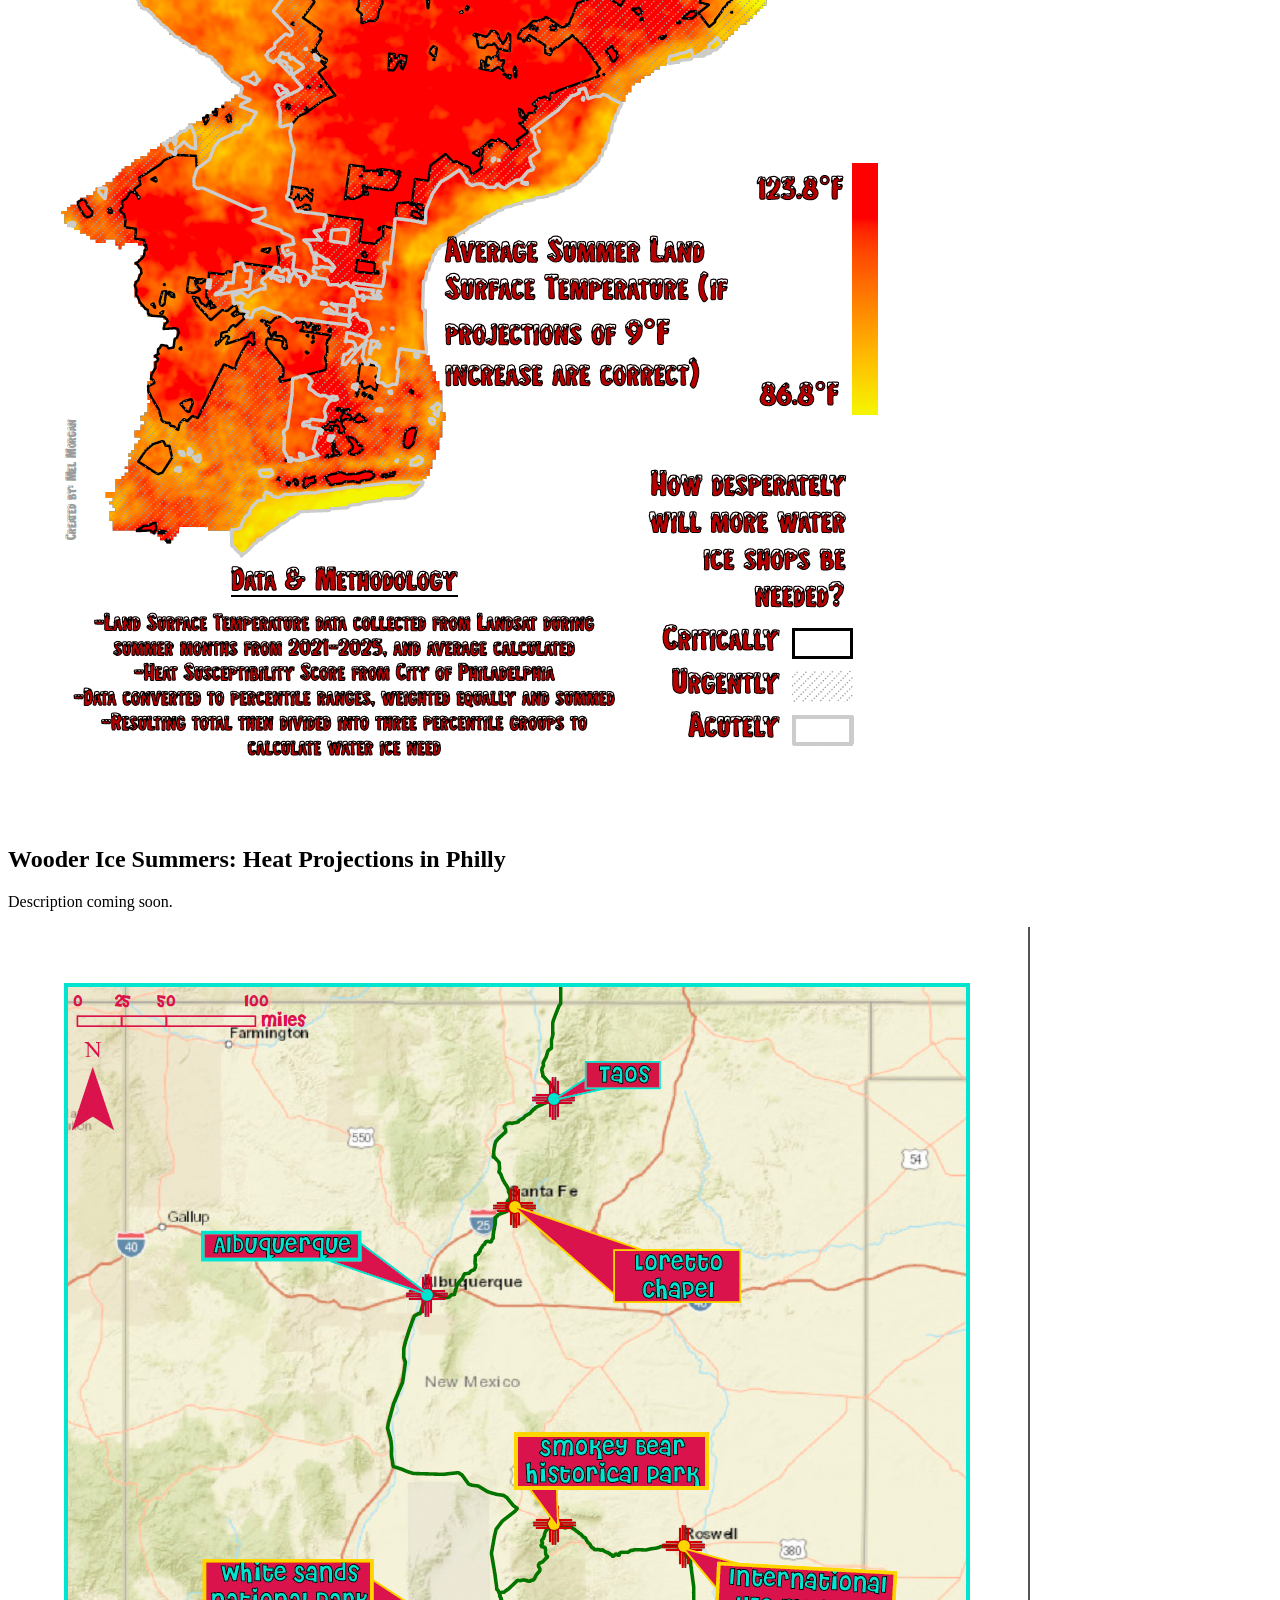
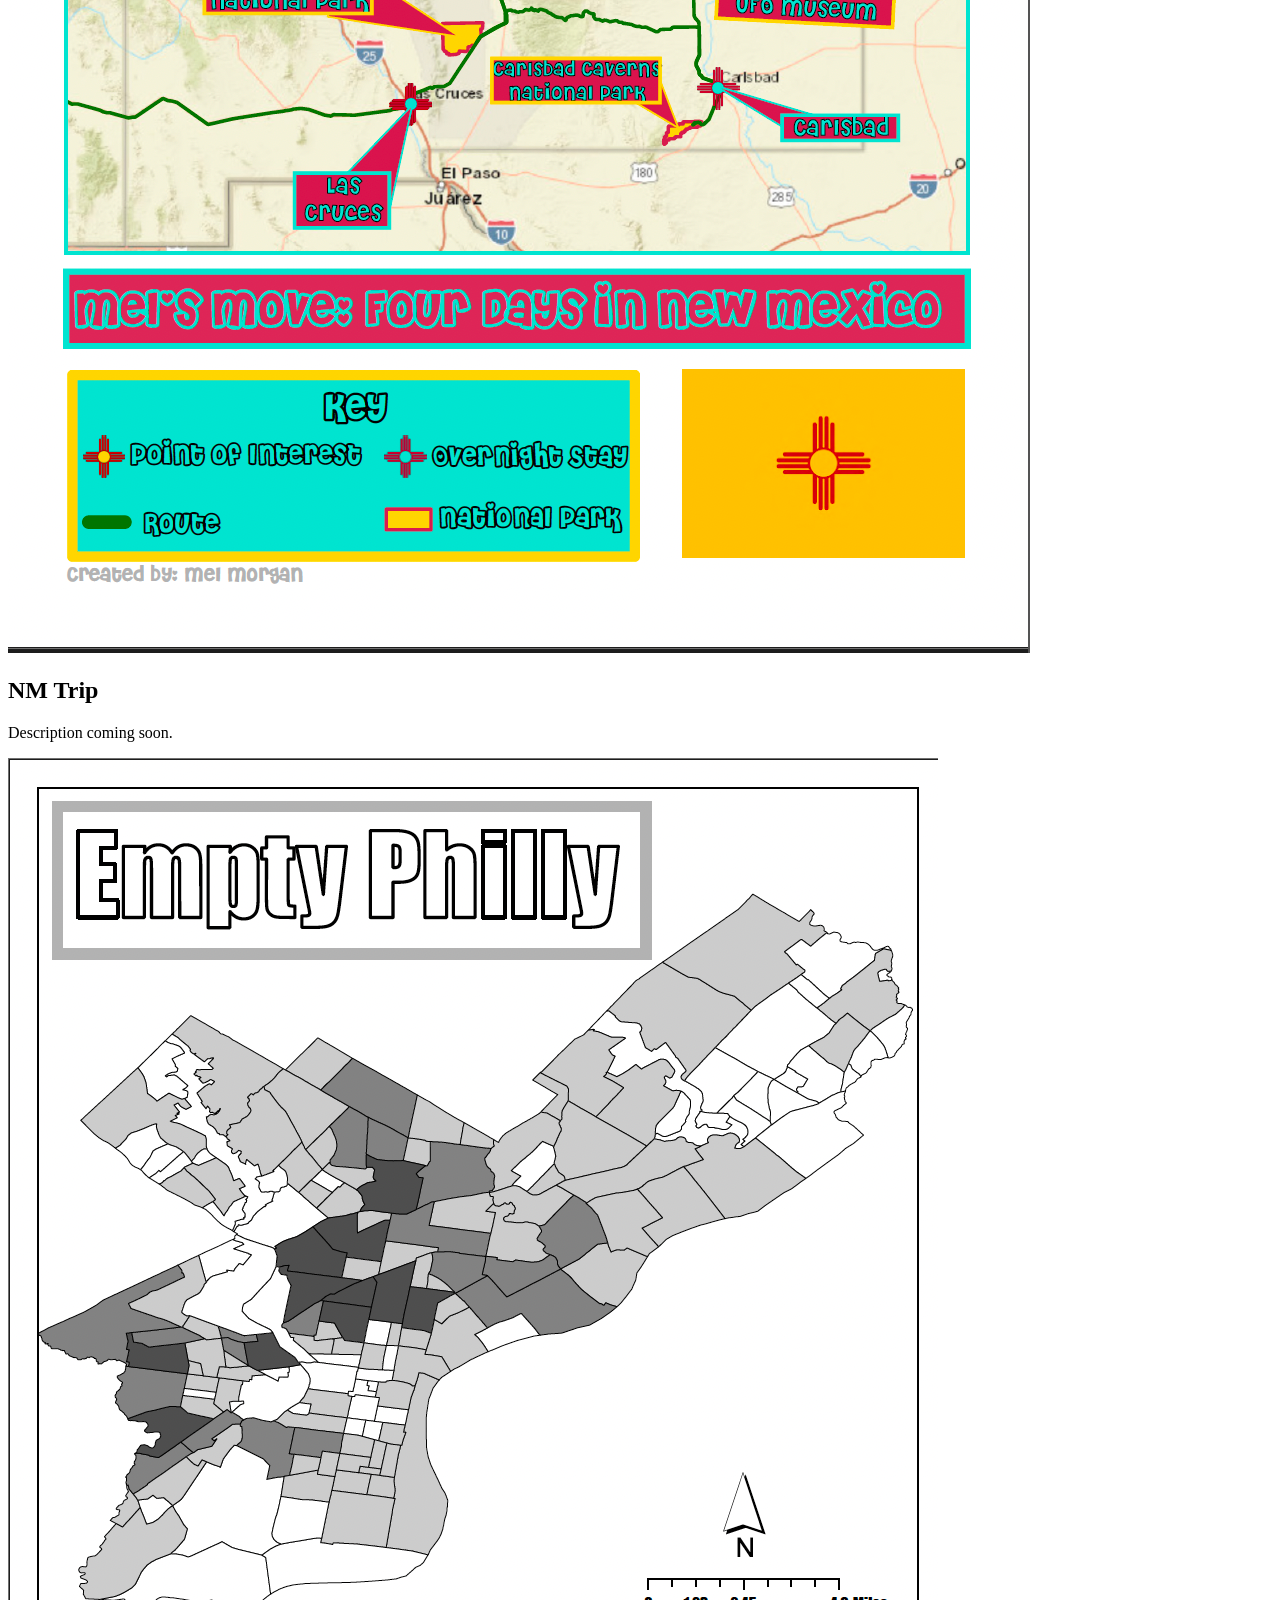
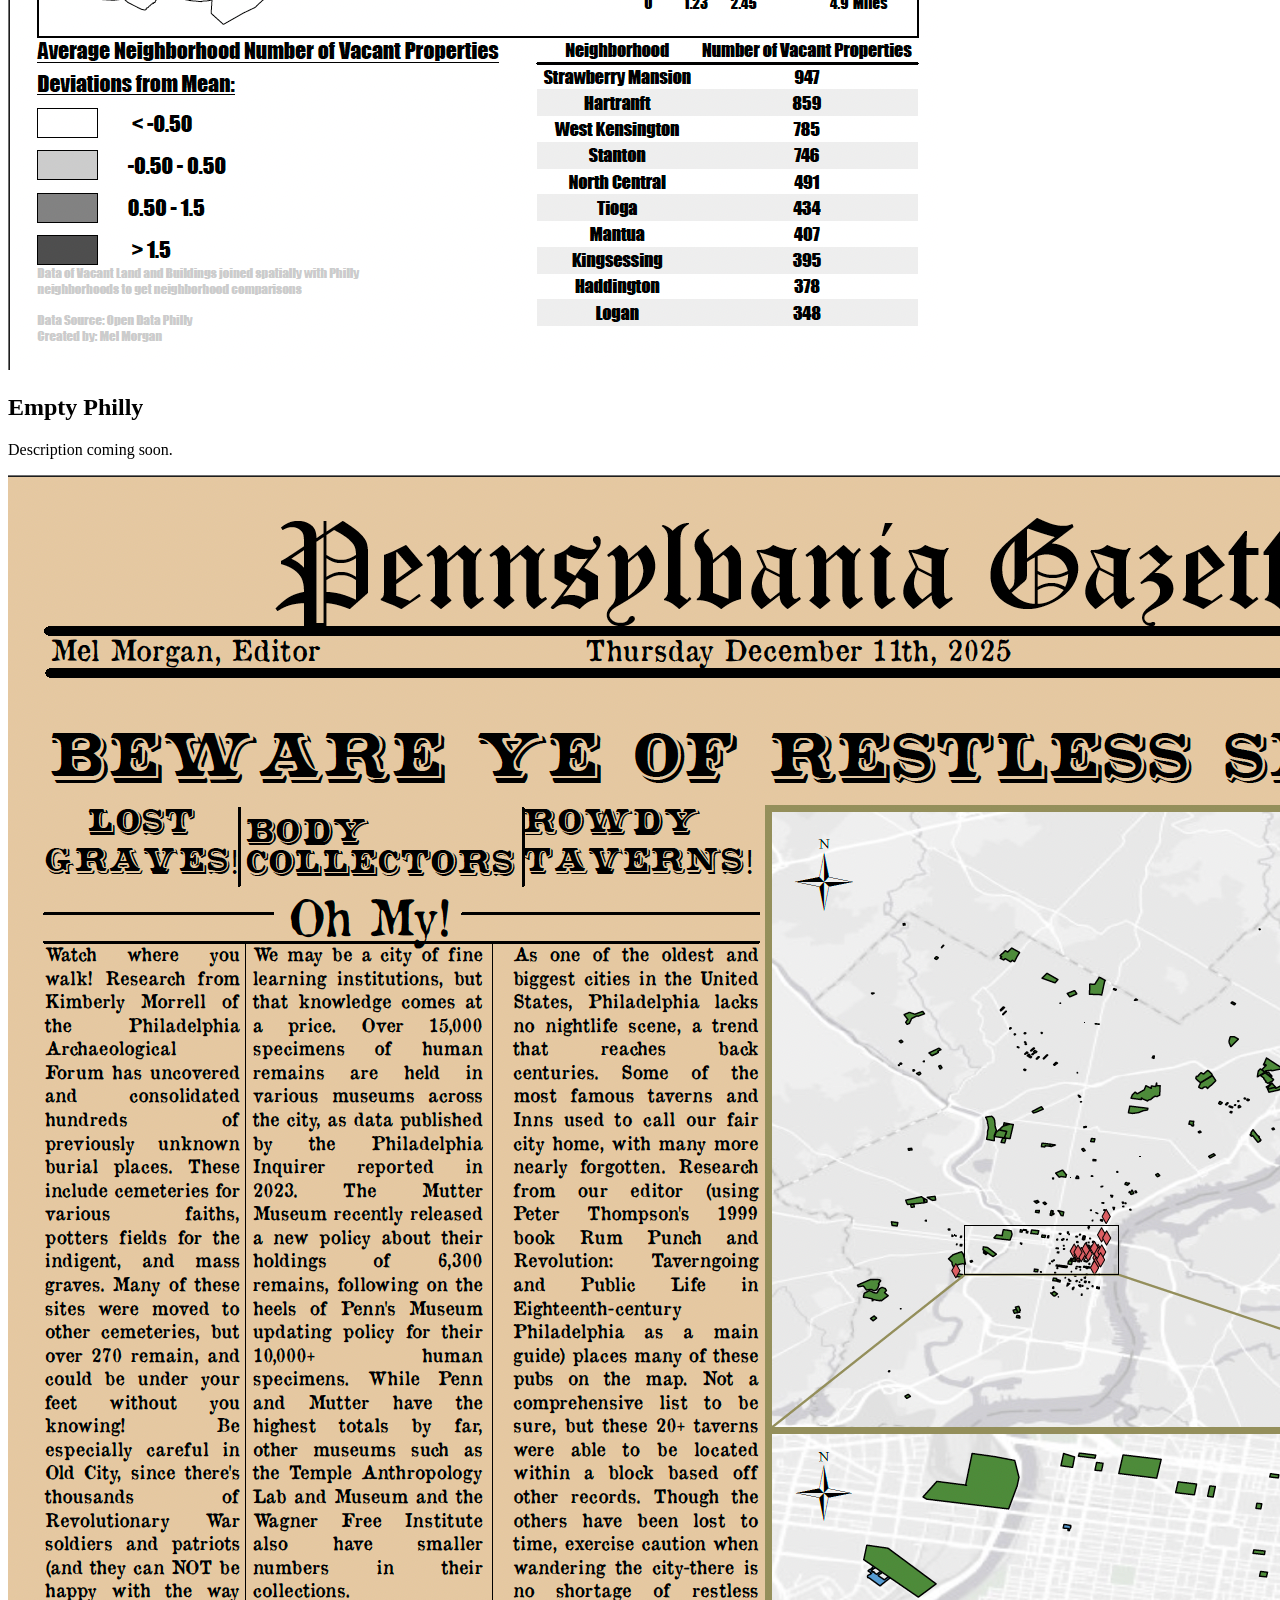
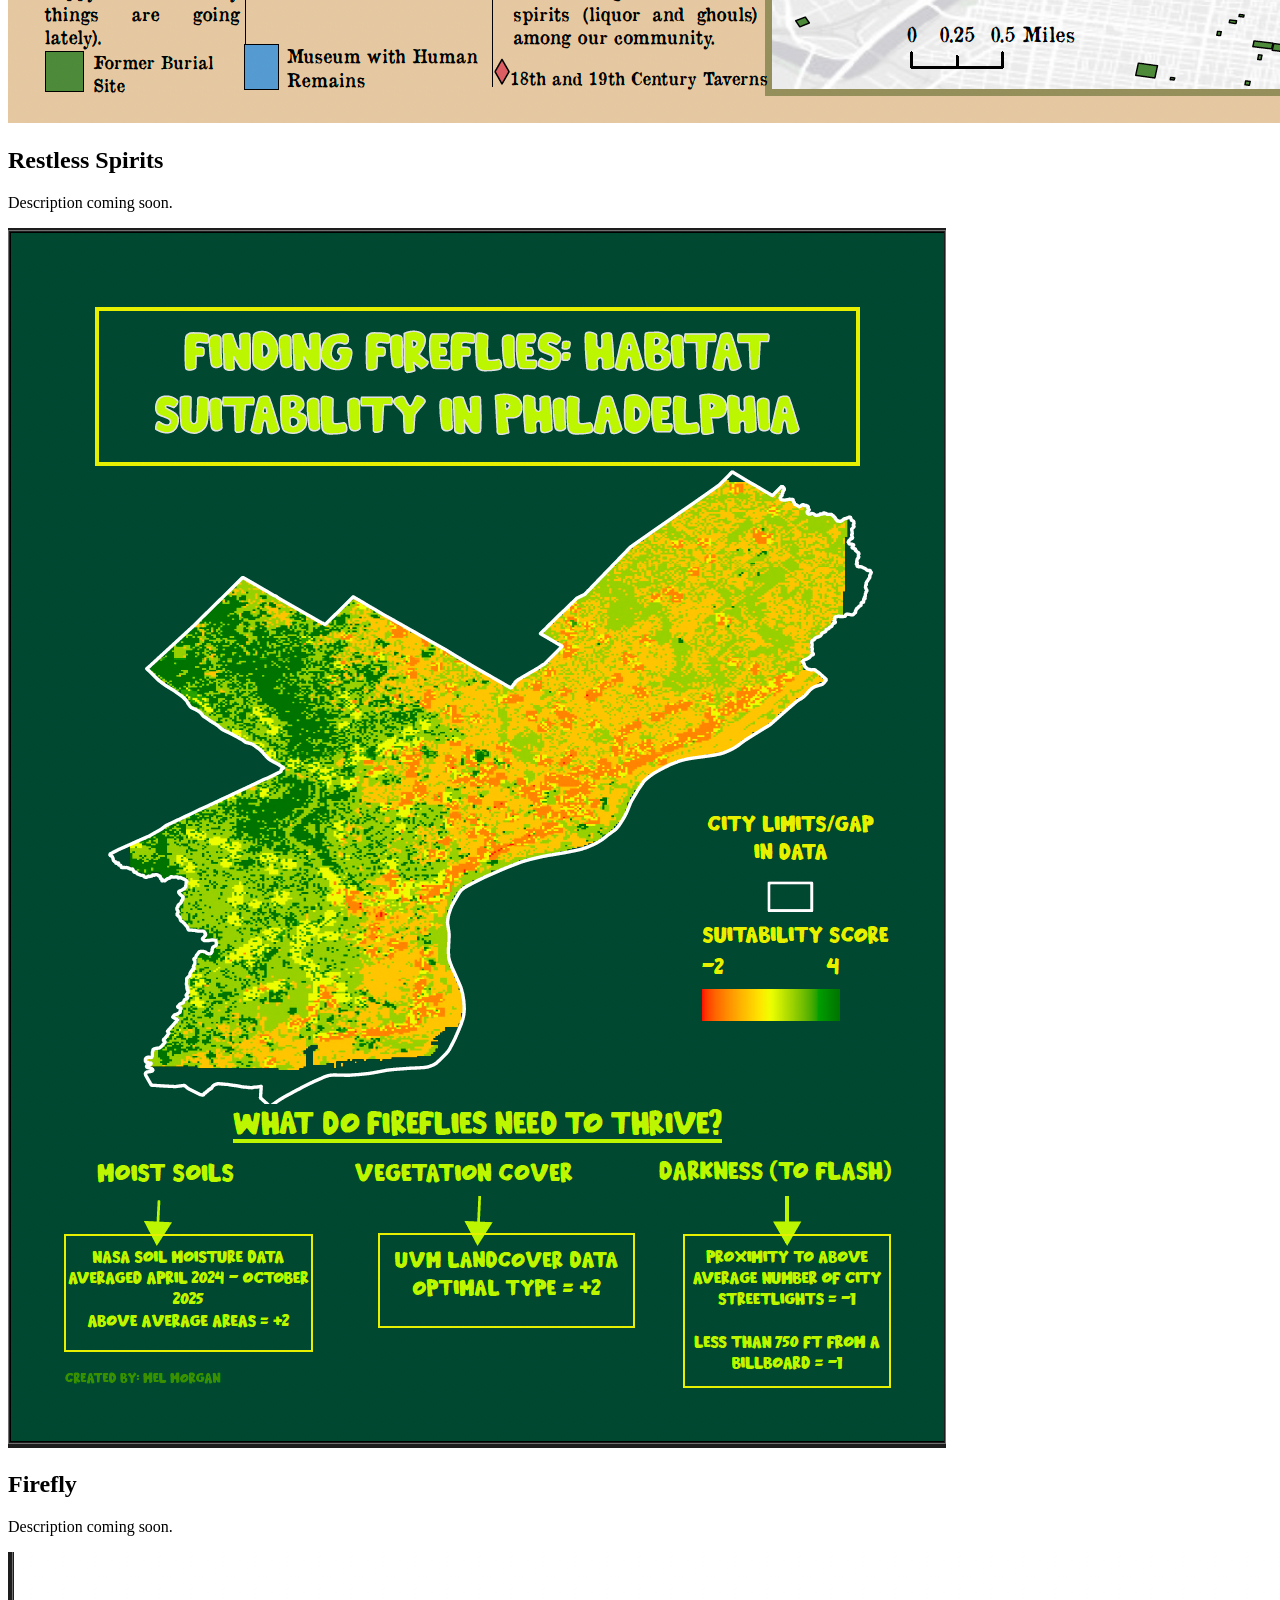
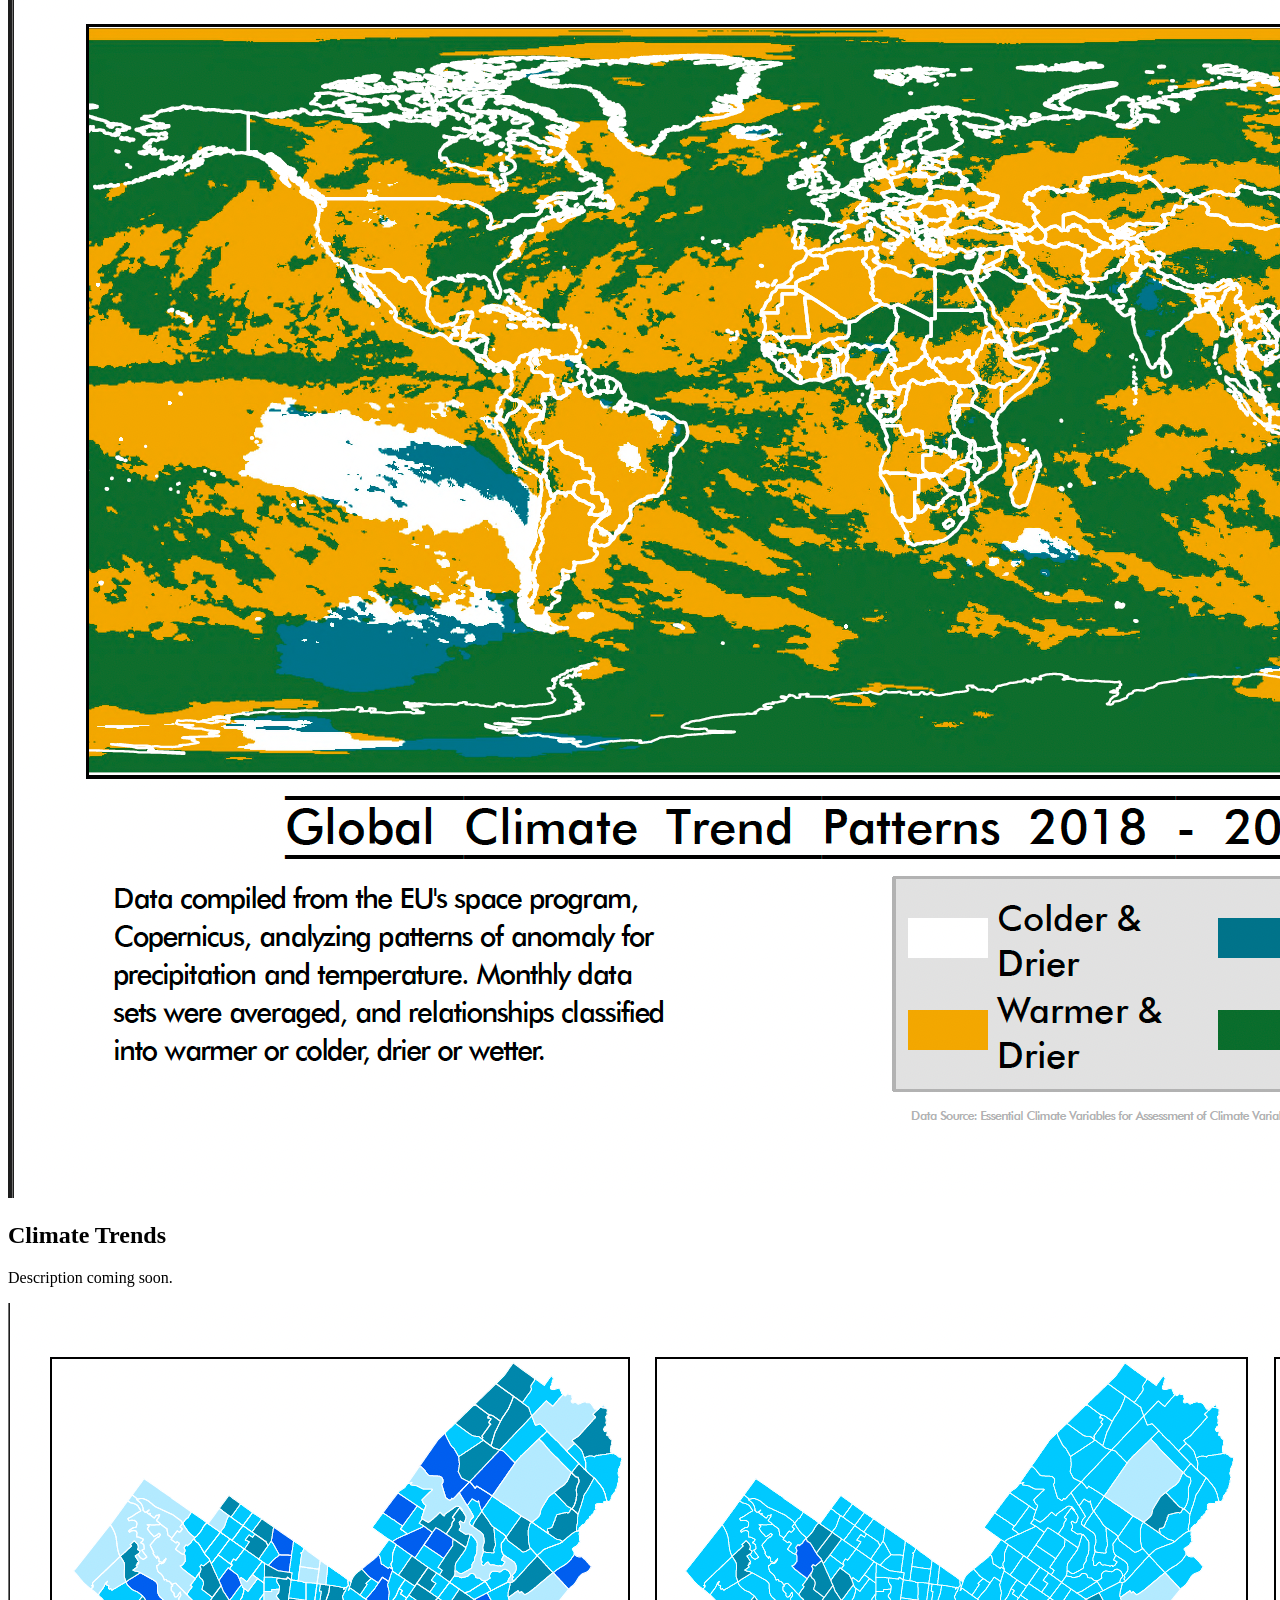
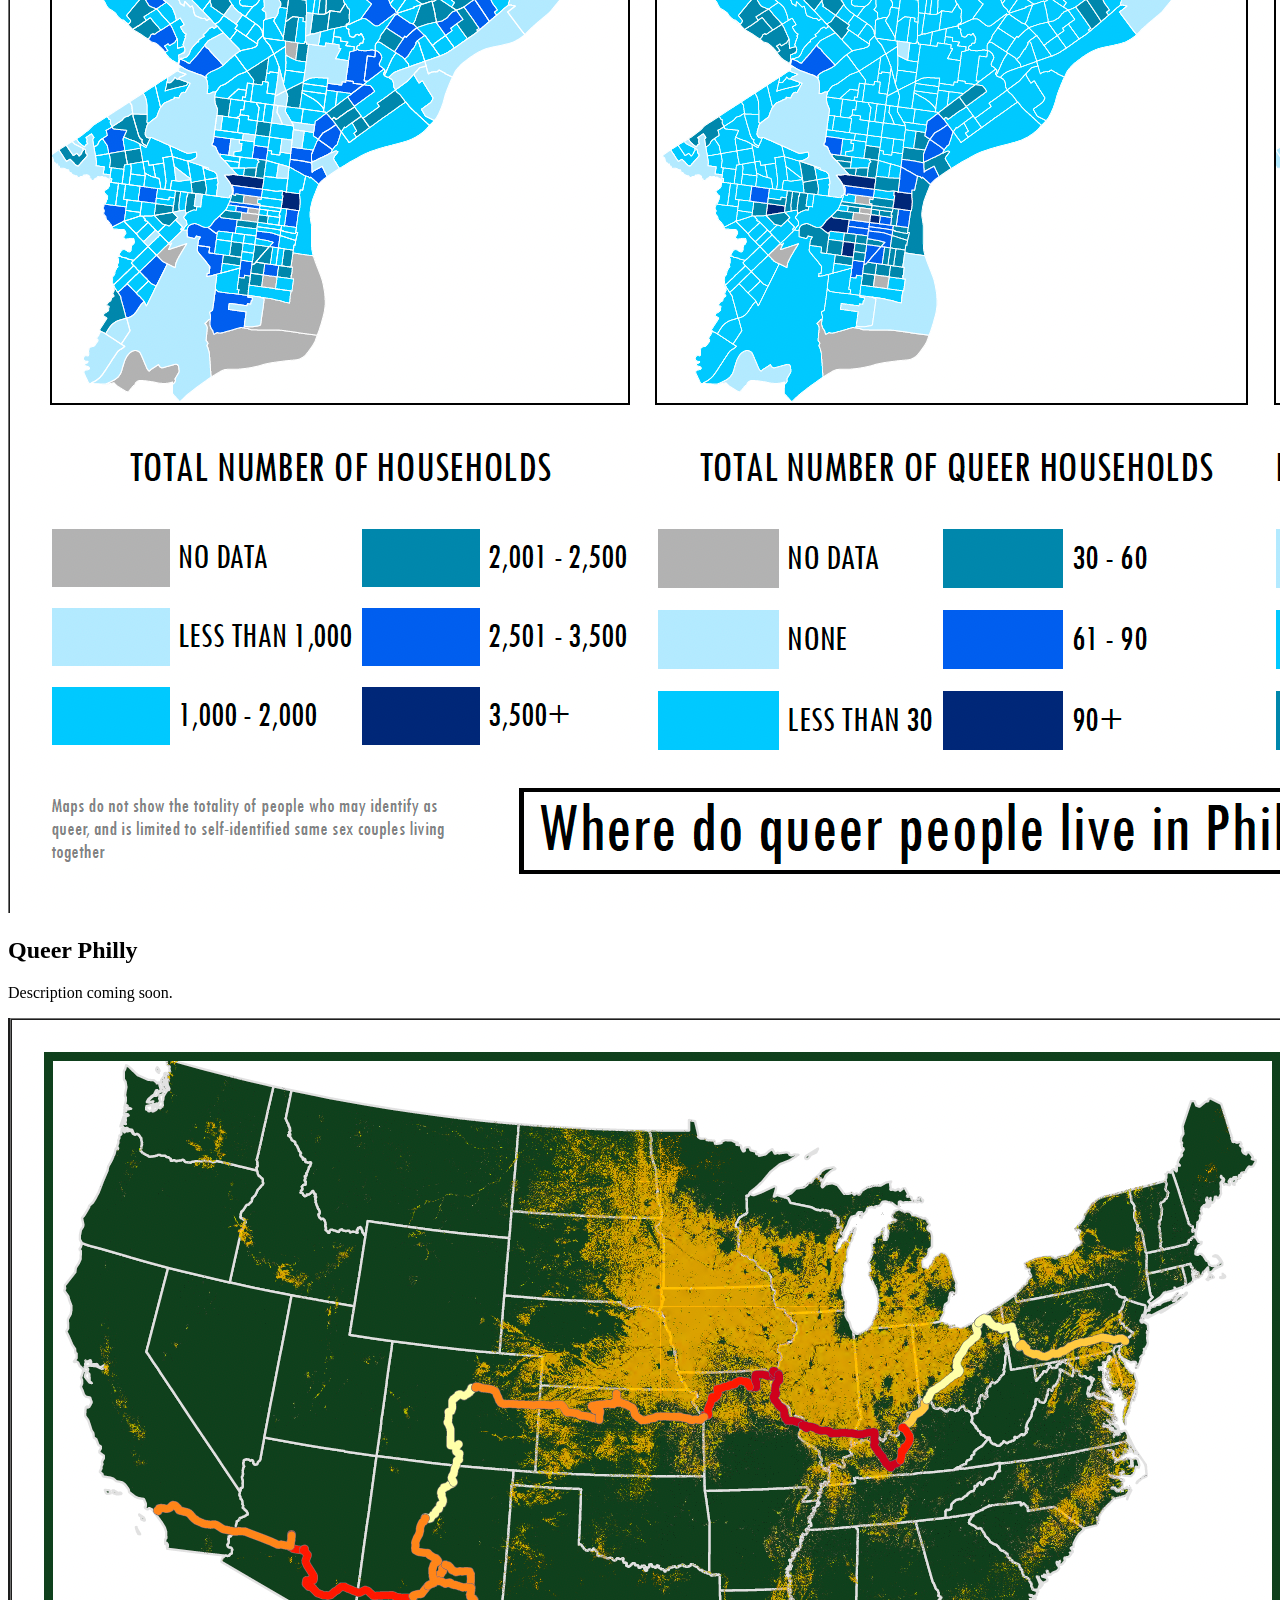
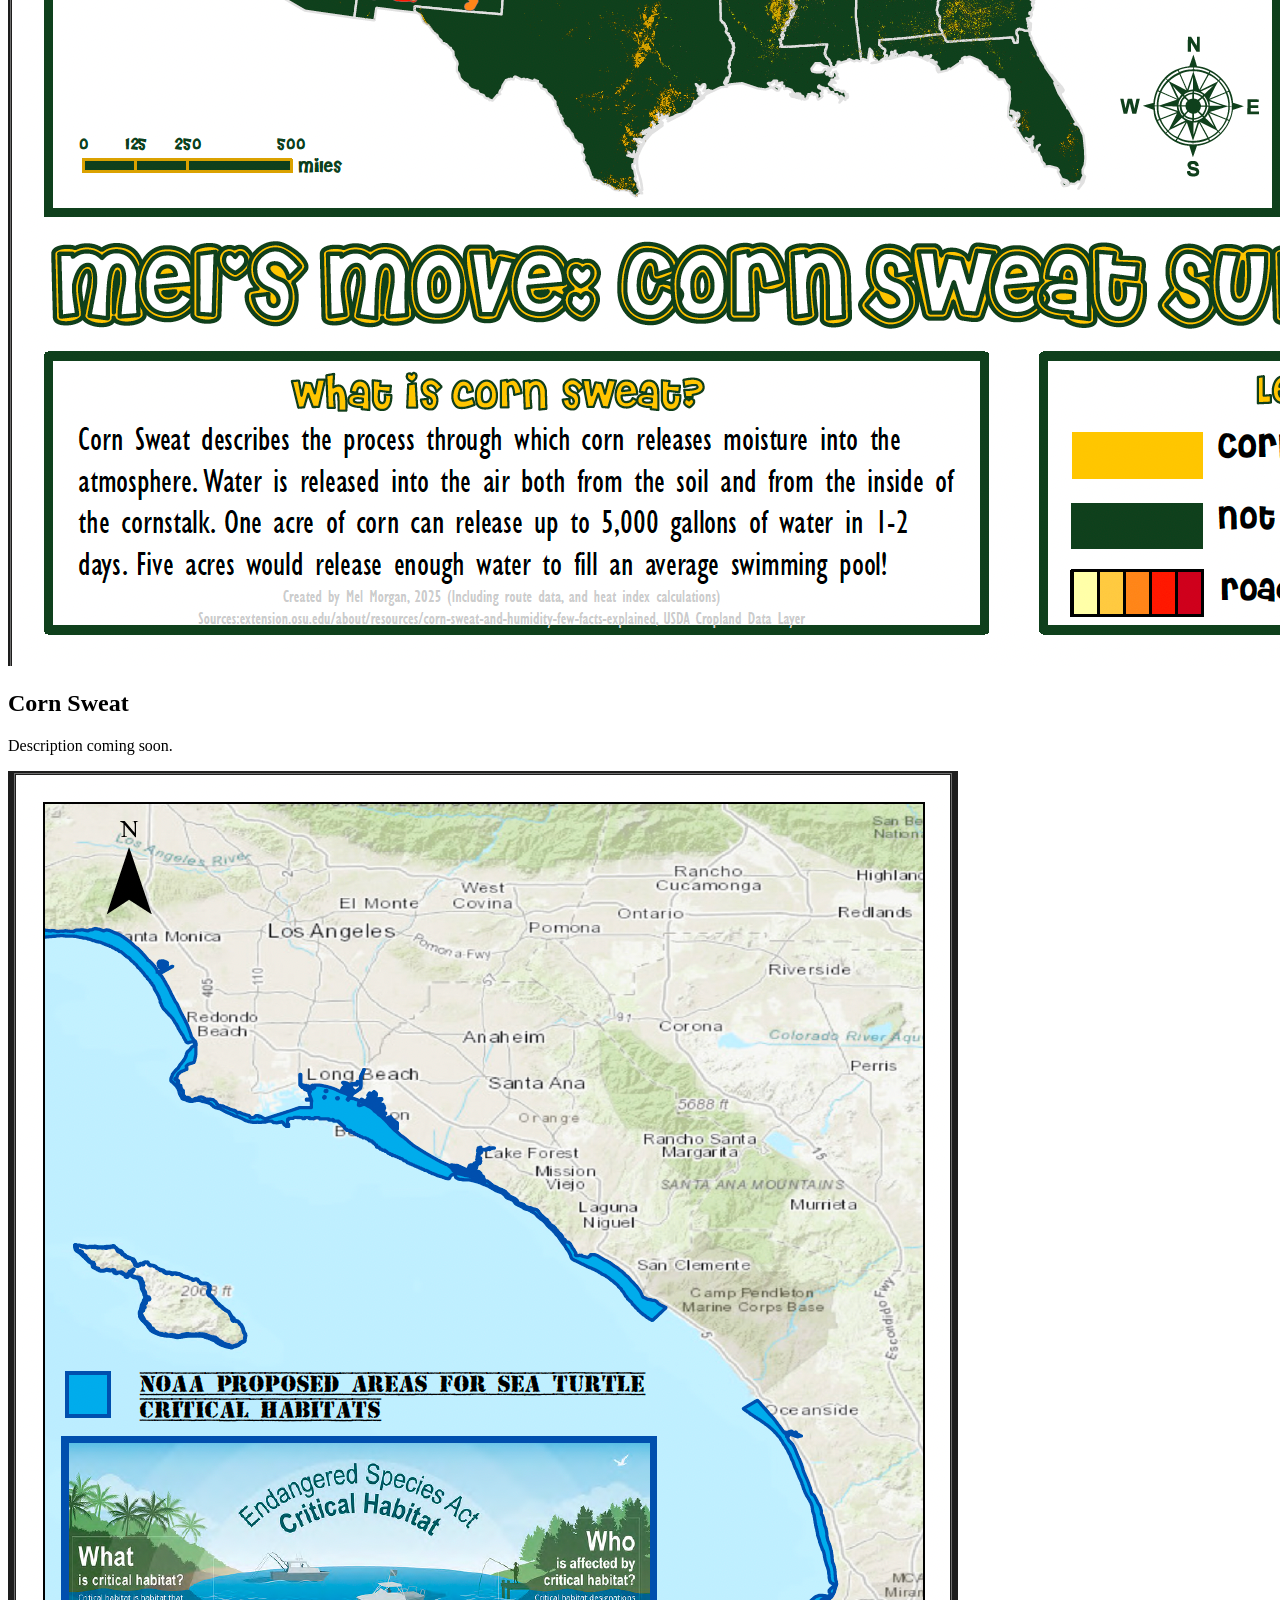
==== commit ccb25e07: "fix pdf links" ====
--- a/portfolio/index.html
+++ b/portfolio/index.html
@@ -40,85 +40,85 @@
 				<!-- Main -->
 					<div id="main">
 						<article class="thumb">
-    <a href="pdfs/land_change.pdf" class="image"><img src="images/thumbs/land_change_ss.png" alt="Land Change" /></a>
+    <a href="pdfs/land_change.pdf" lass="image" target="_blank"><img src="images/thumbs/land_change_ss.png" alt="Land Change" /></a>
     <h2>Vegetation Change in Philadelphia</h2>
     <p>Description coming soon.</p>
 </article>
 
 <article class="thumb">
-    <a href="pdfs/vacant_hex.pdf" class="image"><img src="images/thumbs/vacant_hex_ss.png" alt="Vacant Hex" /></a>
+    <a href="pdfs/vacant_hex.pdf" lass="image" target="_blank"><img src="images/thumbs/vacant_hex_ss.png" alt="Vacant Hex" /></a>
     <h2>Vacant Lot Analysis</h2>
     <p>Description coming soon.</p>
 </article>
 
 <article class="thumb">
-    <a href="pdfs/san_gabe.pdf" class="image"><img src="images/thumbs/san_gabe_ss.png" alt="San Gabriel" /></a>
+    <a href="pdfs/san_gabe.pdf" lass="image" target="_blank"><img src="images/thumbs/san_gabe_ss.png" alt="San Gabriel" /></a>
     <h2>Urban Wildlife: Sea Turtles in the San Gabriel River</h2>
     <p>Description coming soon.</p>
 </article>
 
 <article class="thumb">
-    <a href="pdfs/wooder_ice.pdf" class="image"><img src="images/thumbs/wooder_ice_ss.png" alt="Wooder Ice" /></a>
+    <a href="pdfs/wooder_ice.pdf" lass="image" target="_blank"><img src="images/thumbs/wooder_ice_ss.png" alt="Wooder Ice" /></a>
     <h2>Wooder Ice Summers: Heat Projections in Philly</h2>
     <p>Description coming soon.</p>
 </article>
 
 <article class="thumb">
-    <a href="pdfs/nm_trip.pdf" class="image"><img src="images/thumbs/nm_trip_ss.png" alt="NM Trip" /></a>
+    <a href="pdfs/nm_trip.pdf" lass="image" target="_blank"><img src="images/thumbs/nm_trip_ss.png" alt="NM Trip" /></a>
     <h2>NM Trip</h2>
     <p>Description coming soon.</p>
 </article>
 
 <article class="thumb">
-    <a href="pdfs/empty_philly.pdf" class="image"><img src="images/thumbs/empty_philly_ss.png" alt="Empty Philly" /></a>
+    <a href="pdfs/empty_philly.pdf" lass="image" target="_blank"><img src="images/thumbs/empty_philly_ss.png" alt="Empty Philly" /></a>
     <h2>Empty Philly</h2>
     <p>Description coming soon.</p>
 </article>
 
 <article class="thumb">
-    <a href="pdfs/restless_spirits.pdf" class="image"><img src="images/thumbs/restless_spirits_ss.png" alt="Restless Spirits" /></a>
+    <a href="pdfs/restless_spirits.pdf" lass="image" target="_blank"><img src="images/thumbs/restless_spirits_ss.png" alt="Restless Spirits" /></a>
     <h2>Restless Spirits</h2>
     <p>Description coming soon.</p>
 </article>
 
 <article class="thumb">
-    <a href="pdfs/firefly.pdf" class="image"><img src="images/thumbs/firefly_ss.png" alt="Firefly" /></a>
+    <a href="pdfs/firefly.pdf" lass="image" target="_blank"><img src="images/thumbs/firefly_ss.png" alt="Firefly" /></a>
     <h2>Firefly</h2>
     <p>Description coming soon.</p>
 </article>
 
 <article class="thumb">
-    <a href="pdfs/climate_trends.pdf" class="image"><img src="images/thumbs/climate_trends_ss.png" alt="Climate Trends" /></a>
+    <a href="pdfs/climate_trends.pdf" lass="image" target="_blank"><img src="images/thumbs/climate_trends_ss.png" alt="Climate Trends" /></a>
     <h2>Climate Trends</h2>
     <p>Description coming soon.</p>
 </article>
 
 <article class="thumb">
-    <a href="pdfs/queer_philly.pdf" class="image"><img src="images/thumbs/queer_philly_ss.png" alt="Queer Philly" /></a>
+    <a href="pdfs/queer_philly.pdf" lass="image" target="_blank"><img src="images/thumbs/queer_philly_ss.png" alt="Queer Philly" /></a>
     <h2>Queer Philly</h2>
     <p>Description coming soon.</p>
 </article>
 
 <article class="thumb">
-    <a href="pdfs/corn_sweat.pdf" class="image"><img src="images/thumbs/corn_sweat_ss.png" alt="Corn Sweat" /></a>
+    <a href="pdfs/corn_sweat.pdf" lass="image" target="_blank"><img src="images/thumbs/corn_sweat_ss.png" alt="Corn Sweat" /></a>
     <h2>Corn Sweat</h2>
     <p>Description coming soon.</p>
 </article>
 
 <article class="thumb">
-    <a href="pdfs/turtles_swim.pdf" class="image"><img src="images/thumbs/turtles_swim_ss.png" alt="Turtles Swim" /></a>
+    <a href="pdfs/turtles_swim.pdf" lass="image" target="_blank"><img src="images/thumbs/turtles_swim_ss.png" alt="Turtles Swim" /></a>
     <h2>Turtles Swim</h2>
     <p>Description coming soon.</p>
 </article>
 
 <article class="thumb">
-    <a href="pdfs/tz.pdf" class="image"><img src="images/thumbs/tz_ss.png" alt="TZ" /></a>
+    <a href="pdfs/tz.pdf" lass="image" target="_blank"><img src="images/thumbs/tz_ss.png" alt="TZ" /></a>
     <h2>TZ</h2>
     <p>Description coming soon.</p>
 </article>
 
 <article class="thumb">
-    <a href="pdfs/west_philly.pdf" class="image"><img src="images/thumbs/west_philly_ss.png" alt="West Philly" /></a>
+    <a href="pdfs/west_philly.pdf" lass="image" target="_blank"><img src="images/thumbs/west_philly_ss.png" alt="West Philly" /></a>
     <h2>West Philly</h2>
     <p>Description coming soon.</p>
 </article>
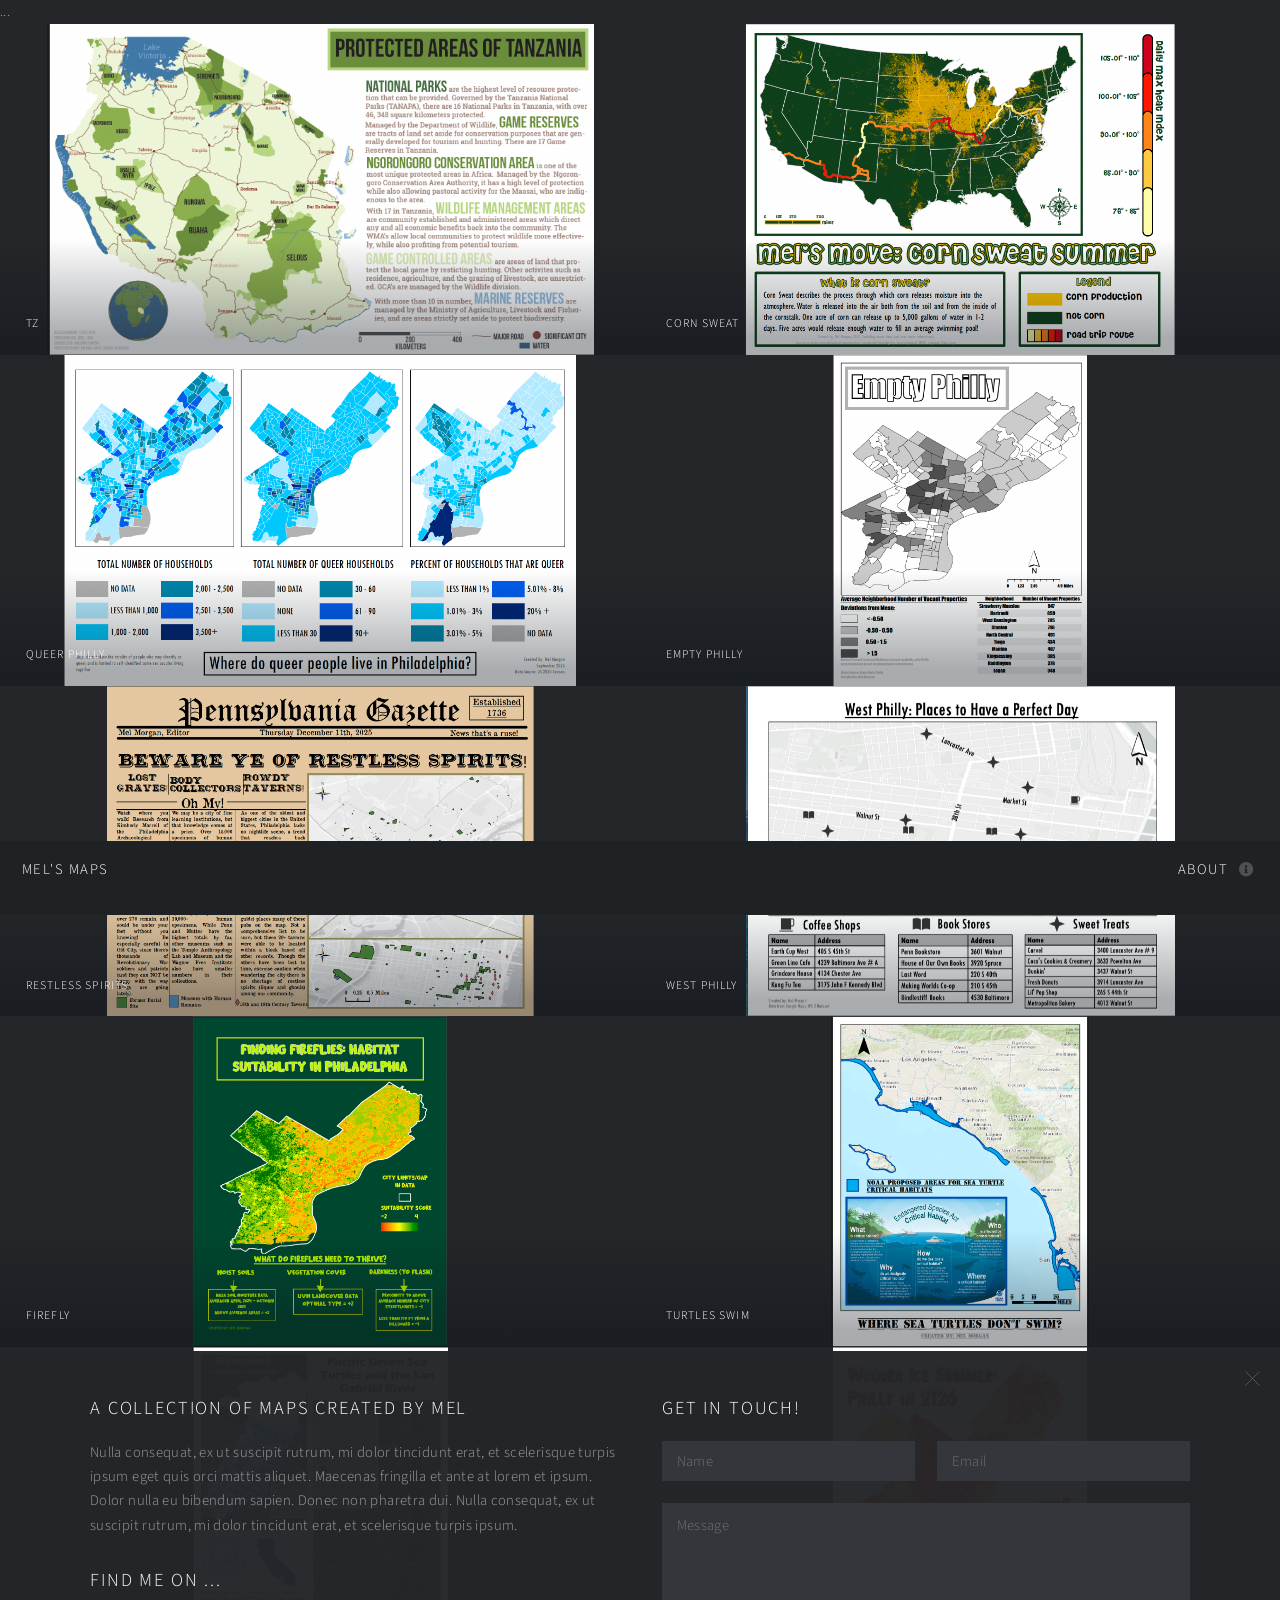
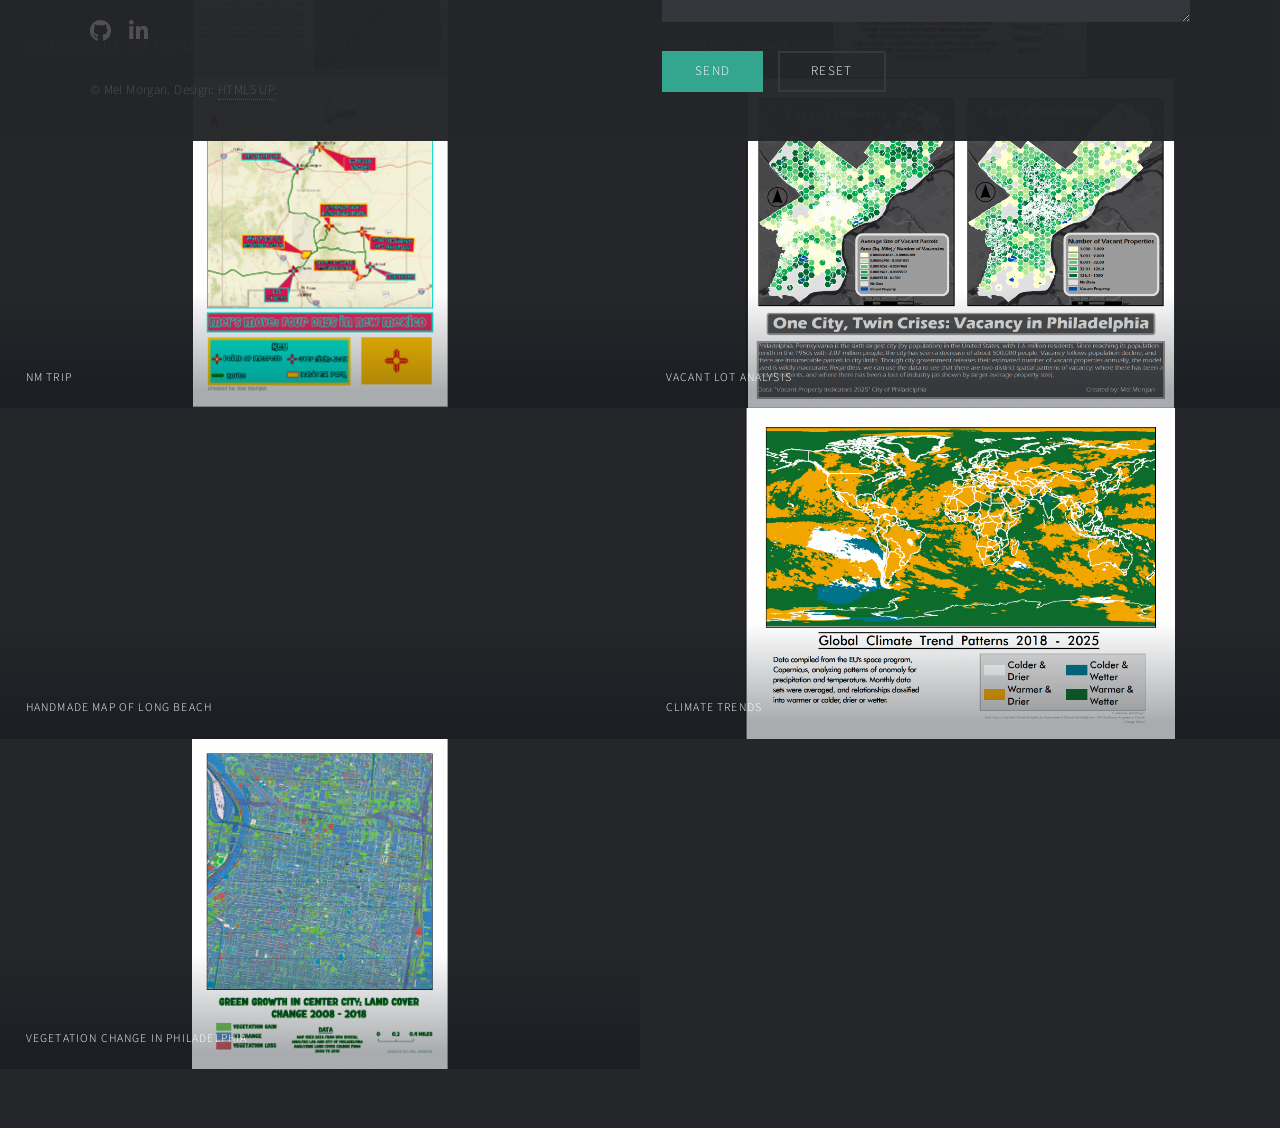
==== commit d98157a1: "resolved portfolio scaling issues" ====
--- a/portfolio/index.html
+++ b/portfolio/index.html
@@ -39,89 +39,98 @@
 
 				<!-- Main -->
 					<div id="main">
-						<article class="thumb">
-    <a href="pdfs/land_change.pdf" lass="image" target="_blank"><img src="images/thumbs/land_change_ss.png" alt="Land Change" /></a>
-    <h2>Vegetation Change in Philadelphia</h2>
+
+			
+<article class="thumb">
+    <a href="pdfs/tz.pdf" class="image" target="_blank"><img src="images/thumbs/tz_ss.png" alt="TZ" /></a>
+    <h2>TZ</h2>
     <p>Description coming soon.</p>
 </article>
 
 <article class="thumb">
-    <a href="pdfs/vacant_hex.pdf" lass="image" target="_blank"><img src="images/thumbs/vacant_hex_ss.png" alt="Vacant Hex" /></a>
+    <a href="pdfs/corn_sweat.pdf" class="image" target="_blank"><img src="images/thumbs/corn_sweat_ss.png" alt="Corn Sweat" /></a>
+    <h2>Corn Sweat</h2>
+    <p>Description coming soon.</p>
+</article>
+
+<article class="thumb">
+    <a href="pdfs/queer_philly.pdf" class="image" target="_blank"><img src="images/thumbs/queer_philly_ss.png" alt="Queer Philly" /></a>
+    <h2>Queer Philly</h2>
+    <p>Description coming soon.</p>
+</article>
+
+<article class="thumb">
+    <a href="pdfs/empty_philly.pdf" class="image" target="_blank"><img src="images/thumbs/empty_philly_ss.png" alt="Empty Philly" /></a>
+    <h2>Empty Philly</h2>
+    <p>Description coming soon.</p>
+</article>
+
+<article class="thumb">
+    <a href="pdfs/restless_spirits.pdf" class="image" target="_blank"><img src="images/thumbs/restless_spirits_ss.png" alt="Restless Spirits" /></a>
+    <h2>Restless Spirits</h2>
+    <p>Description coming soon.</p>
+</article>
+
+<article class="thumb">
+    <a href="pdfs/west_philly.pdf" class="image" target="_blank"><img src="images/thumbs/west_philly_ss.png" alt="West Philly" /></a>
+    <h2>West Philly</h2>
+    <p>Description coming soon.</p>
+</article>
+
+<article class="thumb">
+    <a href="pdfs/firefly.pdf" class="image" target="_blank"><img src="images/thumbs/firefly_ss.png" alt="Firefly" /></a>
+    <h2>Firefly</h2>
+    <p>Description coming soon.</p>
+</article>
+
+<article class="thumb">
+    <a href="pdfs/turtles_swim.pdf" class="image" target="_blank"><img src="images/thumbs/turtles_swim_ss.png" alt="Turtles Swim" /></a>
+    <h2>Turtles Swim</h2>
+    <p>Description coming soon.</p>
+</article>
+
+<article class="thumb">
+    <a href="pdfs/san_gabe.pdf" class="image" target="_blank"><img src="images/thumbs/san_gabe_ss.png" alt="San Gabriel" /></a>
+    <h2>Urban Wildlife: Sea Turtles in the San Gabriel River</h2>
+    <p>Description coming soon.</p>
+</article>
+
+<article class="thumb">
+    <a href="pdfs/wooder_ice.pdf" class="image" target="_blank"><img src="images/thumbs/wooder_ice_ss.png" alt="Wooder Ice" /></a>
+    <h2>Wooder Ice Summers: Heat Projections in Philly</h2>
+    <p>Description coming soon.</p>
+</article>
+
+<article class="thumb">
+    <a href="pdfs/nm_trip.pdf" class="image" target="_blank"><img src="images/thumbs/nm_trip_ss.png" alt="NM Trip" /></a>
+    <h2>NM Trip</h2>
+    <p>Description coming soon.</p>
+</article>
+
+<article class="thumb">
+    <a href="pdfs/vacant_hex.pdf" class="image" target="_blank"><img src="images/thumbs/vacant_hex_ss.png" alt="Vacant Hex" /></a>
     <h2>Vacant Lot Analysis</h2>
     <p>Description coming soon.</p>
 </article>
 
 <article class="thumb">
-    <a href="pdfs/san_gabe.pdf" lass="image" target="_blank"><img src="images/thumbs/san_gabe_ss.png" alt="San Gabriel" /></a>
-    <h2>Urban Wildlife: Sea Turtles in the San Gabriel River</h2>
+    <a href="images/thumbs/LBC_punchneedle.jpg" class="image" target="_blank"><img src="images/thumbs/LBC_punchneedle.jpg" alt="Punch Needle map of Long Beach" /></a>
+    <h2>Handmade map of Long Beach</h2>
     <p>Description coming soon.</p>
 </article>
 
 <article class="thumb">
-    <a href="pdfs/wooder_ice.pdf" lass="image" target="_blank"><img src="images/thumbs/wooder_ice_ss.png" alt="Wooder Ice" /></a>
-    <h2>Wooder Ice Summers: Heat Projections in Philly</h2>
-    <p>Description coming soon.</p>
-</article>
-
-<article class="thumb">
-    <a href="pdfs/nm_trip.pdf" lass="image" target="_blank"><img src="images/thumbs/nm_trip_ss.png" alt="NM Trip" /></a>
-    <h2>NM Trip</h2>
-    <p>Description coming soon.</p>
-</article>
-
-<article class="thumb">
-    <a href="pdfs/empty_philly.pdf" lass="image" target="_blank"><img src="images/thumbs/empty_philly_ss.png" alt="Empty Philly" /></a>
-    <h2>Empty Philly</h2>
-    <p>Description coming soon.</p>
-</article>
-
-<article class="thumb">
-    <a href="pdfs/restless_spirits.pdf" lass="image" target="_blank"><img src="images/thumbs/restless_spirits_ss.png" alt="Restless Spirits" /></a>
-    <h2>Restless Spirits</h2>
-    <p>Description coming soon.</p>
-</article>
-
-<article class="thumb">
-    <a href="pdfs/firefly.pdf" lass="image" target="_blank"><img src="images/thumbs/firefly_ss.png" alt="Firefly" /></a>
-    <h2>Firefly</h2>
-    <p>Description coming soon.</p>
-</article>
-
-<article class="thumb">
-    <a href="pdfs/climate_trends.pdf" lass="image" target="_blank"><img src="images/thumbs/climate_trends_ss.png" alt="Climate Trends" /></a>
+    <a href="pdfs/climate_trends.pdf" class="image" target="_blank"><img src="images/thumbs/climate_trends_ss.png" alt="Climate Trends" /></a>
     <h2>Climate Trends</h2>
     <p>Description coming soon.</p>
 </article>
 
 <article class="thumb">
-    <a href="pdfs/queer_philly.pdf" lass="image" target="_blank"><img src="images/thumbs/queer_philly_ss.png" alt="Queer Philly" /></a>
-    <h2>Queer Philly</h2>
+    <a href="pdfs/land_change.pdf" class="image" target="_blank"><img src="images/thumbs/land_change_ss.png" alt="Land Change" /></a>
+    <h2>Vegetation Change in Philadelphia</h2>
     <p>Description coming soon.</p>
 </article>
 
-<article class="thumb">
-    <a href="pdfs/corn_sweat.pdf" lass="image" target="_blank"><img src="images/thumbs/corn_sweat_ss.png" alt="Corn Sweat" /></a>
-    <h2>Corn Sweat</h2>
-    <p>Description coming soon.</p>
-</article>
-
-<article class="thumb">
-    <a href="pdfs/turtles_swim.pdf" lass="image" target="_blank"><img src="images/thumbs/turtles_swim_ss.png" alt="Turtles Swim" /></a>
-    <h2>Turtles Swim</h2>
-    <p>Description coming soon.</p>
-</article>
-
-<article class="thumb">
-    <a href="pdfs/tz.pdf" lass="image" target="_blank"><img src="images/thumbs/tz_ss.png" alt="TZ" /></a>
-    <h2>TZ</h2>
-    <p>Description coming soon.</p>
-</article>
-
-<article class="thumb">
-    <a href="pdfs/west_philly.pdf" lass="image" target="_blank"><img src="images/thumbs/west_philly_ss.png" alt="West Philly" /></a>
-    <h2>West Philly</h2>
-    <p>Description coming soon.</p>
-</article>
 					</div>
 
 				<!-- Footer -->
--- a/portfolio/assets/css/main.css
+++ b/portfolio/assets/css/main.css
@@ -1,10 +1,10 @@
 @import url(fontawesome-all.min.css);
 @import url("https://fonts.googleapis.com/css?family=Source+Sans+Pro:300,300italic,400,400italic");
 
-/*
-	Multiverse by HTML5 UP
-	html5up.net | @ajlkn
-	Free for personal and commercial use under the CCA 3.0 license (html5up.net/license)
+/*
+	Multiverse by HTML5 UP
+	html5up.net | @ajlkn
+	Free for personal and commercial use under the CCA 3.0 license (html5up.net/license)
 */
 
 @-moz-keyframes spinner {
@@ -1621,7 +1621,7 @@
 				background-image: -ms-linear-gradient(to top, rgba(10,17,25,0.35) 5%, rgba(10,17,25,0) 35%);
 				background-image: linear-gradient(to top, rgba(10,17,25,0.35) 5%, rgba(10,17,25,0) 35%);
 				pointer-events: none;
-				background-size: cover;
+				background-size: contain;
 				content: '';
 				display: block;
 				height: 100%;
@@ -1635,7 +1635,7 @@
 				-webkit-tap-highlight-color: rgba(255, 255, 255, 0);
 				background-position: center;
 				background-repeat: no-repeat;
-				background-size: cover;
+				background-size: contain;
 				border: 0;
 				height: 100%;
 				left: 0;
